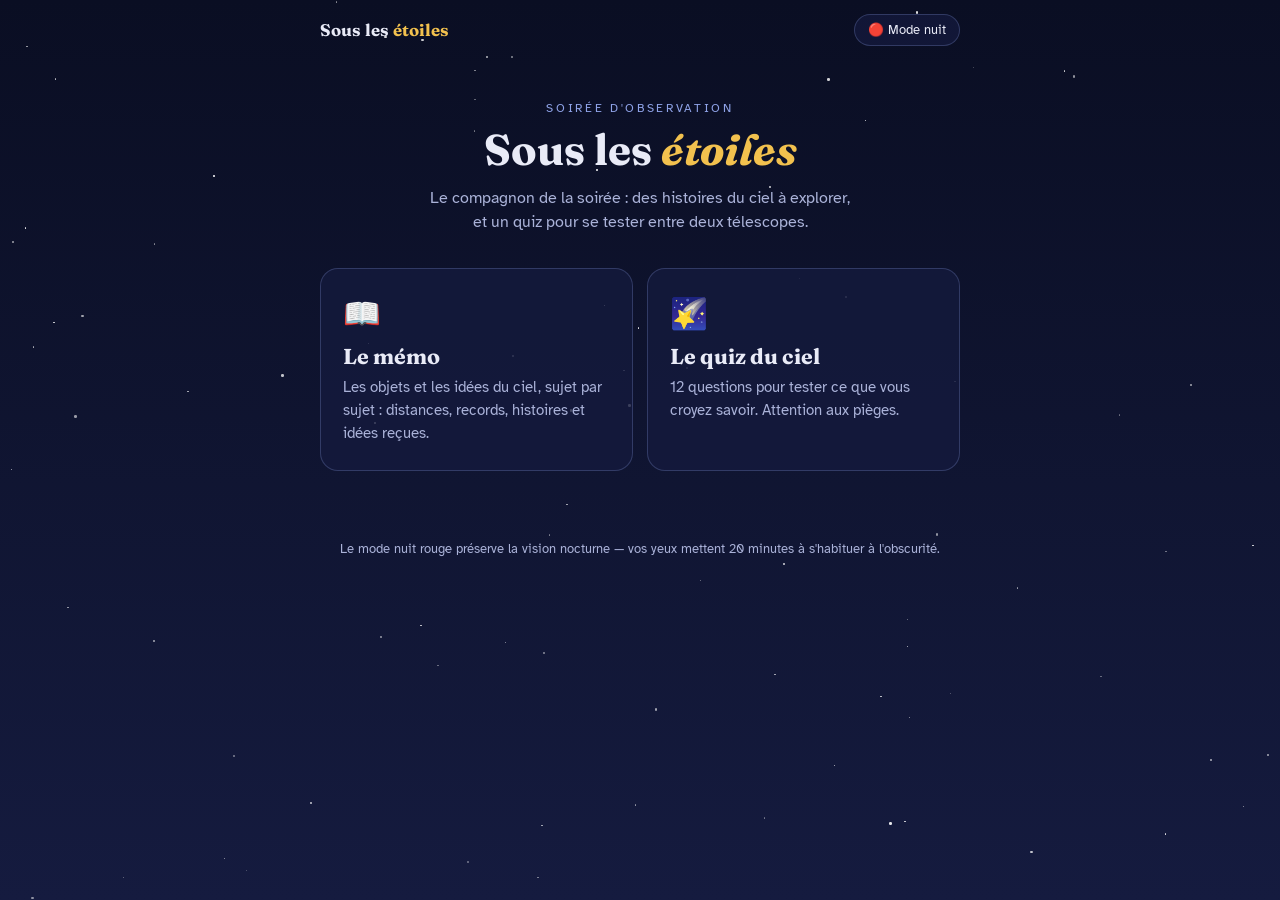
==== index.html @ 9a4755b7 "Rename sous-les-etoiles.html to index.html" ====
<!DOCTYPE html>
<html lang="fr">
<head>
<meta charset="UTF-8">
<meta name="viewport" content="width=device-width, initial-scale=1.0">
<title>Sous les étoiles — Mémo & Quiz</title>
<link rel="preconnect" href="https://fonts.googleapis.com">
<link rel="preconnect" href="https://fonts.gstatic.com" crossorigin>
<link href="https://fonts.googleapis.com/css2?family=Fraunces:ital,opsz,wght@0,9..144,400;0,9..144,600;0,9..144,700;1,9..144,400&family=Atkinson+Hyperlegible:wght@400;700&display=swap" rel="stylesheet">
<style>
  :root {
    --ciel-haut: #0a0e23;
    --ciel-bas: #151b3f;
    --encre: #e9ebf7;
    --encre-douce: #aab2d8;
    --or: #f2c14e;
    --vega: #8fa3e8;
    --juste: #7fc98f;
    --faux: #e07a6b;
    --carte: rgba(21, 27, 63, 0.72);
    --bord: rgba(143, 163, 232, 0.25);
    --etoile-pt: #ffffff;
  }
  body.mode-rouge {
    --ciel-haut: #12040a;
    --ciel-bas: #1c060d;
    --encre: #f0a0a0;
    --encre-douce: #a86868;
    --or: #e06060;
    --vega: #b05050;
    --juste: #d08080;
    --faux: #ff5050;
    --carte: rgba(30, 8, 14, 0.8);
    --bord: rgba(176, 80, 80, 0.35);
    --etoile-pt: #c46060;
  }
  * { margin: 0; padding: 0; box-sizing: border-box; }
  body {
    font-family: 'Atkinson Hyperlegible', sans-serif;
    color: var(--encre);
    background: linear-gradient(180deg, var(--ciel-haut) 0%, var(--ciel-bas) 100%);
    background-attachment: fixed;
    min-height: 100vh;
    transition: background 0.6s, color 0.6s;
    overflow-x: hidden;
  }
  /* ---------- champ d'étoiles ---------- */
  .etoiles { position: fixed; inset: 0; pointer-events: none; z-index: 0; }
  .etoile-pt {
    position: absolute; border-radius: 50%;
    background: var(--etoile-pt);
    animation: scintille var(--d, 4s) ease-in-out infinite;
    opacity: var(--o, 0.7);
  }
  @keyframes scintille {
    0%, 100% { opacity: var(--o, 0.7); }
    50% { opacity: calc(var(--o, 0.7) * 0.3); }
  }
  @media (prefers-reduced-motion: reduce) { .etoile-pt { animation: none; } }

  /* ---------- filtre rouge intégral (façon appli d'astro) ---------- */
  /* Le contenu est d'abord passé en niveaux de gris, puis un calque
     rouge en mode "multiply" recouvre tout l'écran : chaque pixel,
     émojis compris, ne peut plus émettre que de la lumière rouge. */
  #filtreRouge {
    position: fixed; inset: 0; z-index: 999;
    pointer-events: none;
    background: #ff1e1e;
    mix-blend-mode: multiply;
    opacity: 0;
    transition: opacity 0.5s;
  }
  body.mode-rouge #filtreRouge { opacity: 1; }
  body.mode-rouge .barre,
  body.mode-rouge main,
  body.mode-rouge footer,
  body.mode-rouge .etoiles { filter: grayscale(1) brightness(0.9); }

  /* ---------- structure ---------- */
  main { position: relative; z-index: 1; max-width: 680px; margin: 0 auto; padding: 20px 20px 70px; }
  .barre {
    position: relative; z-index: 2;
    display: flex; justify-content: space-between; align-items: center;
    max-width: 680px; margin: 0 auto; padding: 14px 20px 0;
  }
  .marque {
    font-family: 'Fraunces', serif; font-weight: 700; font-size: 1.05rem;
    color: var(--encre); text-decoration: none;
  }
  .marque .or { color: var(--or); }
  .bouton-rouge {
    background: var(--carte); color: var(--encre);
    border: 1px solid var(--bord); border-radius: 999px;
    padding: 7px 13px; font-family: inherit; font-size: 0.8rem;
    cursor: pointer; transition: border-color 0.3s;
  }
  .bouton-rouge:hover, .bouton-rouge:focus-visible { border-color: var(--or); }
  .bouton-rouge:focus-visible, a:focus-visible, button:focus-visible { outline: 2px solid var(--or); outline-offset: 2px; }

  header.hero { text-align: center; padding: 34px 0 26px; }
  .surtitre {
    font-size: 0.76rem; letter-spacing: 0.22em; text-transform: uppercase;
    color: var(--vega); margin-bottom: 10px;
  }
  h1 {
    font-family: 'Fraunces', serif; font-weight: 700;
    font-size: clamp(1.9rem, 7vw, 2.7rem); line-height: 1.12;
  }
  h1 .or { color: var(--or); font-style: italic; }
  .sous-titre { color: var(--encre-douce); margin-top: 12px; font-size: 1rem; line-height: 1.5; }

  /* ---------- cartes génériques ---------- */
  .carte {
    background: var(--carte); border: 1px solid var(--bord);
    border-radius: 18px; padding: 24px 22px;
    backdrop-filter: blur(6px);
    transition: background 0.6s, border-color 0.6s;
  }

  /* ---------- accueil ---------- */
  .portes { display: grid; gap: 14px; margin-top: 8px; }
  @media (min-width: 560px) { .portes { grid-template-columns: 1fr 1fr; } }
  .porte {
    display: block; text-decoration: none; color: var(--encre);
    background: var(--carte); border: 1px solid var(--bord);
    border-radius: 18px; padding: 26px 22px;
    transition: border-color 0.2s, transform 0.15s;
  }
  .porte:hover { border-color: var(--or); transform: translateY(-2px); }
  .porte .icone { font-size: 1.9rem; }
  .porte h2 { font-family: 'Fraunces', serif; font-size: 1.35rem; margin: 10px 0 6px; }
  .porte p { color: var(--encre-douce); font-size: 0.94rem; line-height: 1.5; }

  /* ---------- grille des sujets ---------- */
  .sujets { display: grid; gap: 12px; margin-top: 6px; }
  @media (min-width: 560px) { .sujets { grid-template-columns: 1fr 1fr; } }
  .sujet {
    display: block; text-decoration: none; color: var(--encre);
    background: var(--carte); border: 1px solid var(--bord);
    border-radius: 14px; padding: 18px;
    transition: border-color 0.2s, transform 0.15s;
  }
  .sujet:hover { border-color: var(--vega); transform: translateY(-2px); }
  .sujet .icone { font-size: 1.5rem; }
  .sujet h3 { font-family: 'Fraunces', serif; font-size: 1.12rem; margin: 8px 0 4px; }
  .sujet p { color: var(--encre-douce); font-size: 0.88rem; line-height: 1.45; }

  /* ---------- page sujet ---------- */
  .retour {
    display: inline-block; color: var(--vega); text-decoration: none;
    font-size: 0.9rem; margin-bottom: 16px;
  }
  .retour:hover { color: var(--or); }
  article .icone-titre { font-size: 2.2rem; }
  article h1 { font-size: clamp(1.6rem, 6vw, 2.2rem); margin: 8px 0 6px; }
  article .resume {
    color: var(--encre-douce); font-size: 1.02rem; line-height: 1.55;
    font-style: italic; margin-bottom: 8px;
  }
  article section { margin-top: 26px; }
  article h2 {
    font-family: 'Fraunces', serif; font-weight: 600; font-size: 1.25rem;
    color: var(--or); margin-bottom: 10px;
  }
  article p { line-height: 1.65; margin-bottom: 12px; font-size: 1rem; }
  article ul { margin: 0 0 12px 20px; }
  article li { line-height: 1.6; margin-bottom: 7px; }
  article strong { color: var(--encre); }
  article a {
    color: var(--vega); text-decoration: none;
    border-bottom: 1px dotted var(--vega);
  }
  article a:hover { color: var(--or); border-color: var(--or); }
  .chiffre-cle {
    border-left: 3px solid var(--or); border-radius: 0 12px 12px 0;
    background: rgba(242,193,78,0.07);
    padding: 13px 16px; margin: 14px 0; line-height: 1.55; font-size: 0.98rem;
  }
  .voir-aussi {
    margin-top: 30px; padding-top: 18px; border-top: 1px solid var(--bord);
    font-size: 0.94rem; color: var(--encre-douce);
  }
  .voir-aussi a { margin-right: 4px; }

  /* ---------- quiz ---------- */
  .chip {
    display: inline-block; font-size: 0.72rem; letter-spacing: 0.14em;
    text-transform: uppercase; color: var(--or);
    border: 1px solid var(--bord); border-radius: 999px;
    padding: 5px 12px; margin-bottom: 16px;
  }
  .question {
    font-family: 'Fraunces', serif; font-weight: 600;
    font-size: 1.32rem; line-height: 1.35; margin-bottom: 20px;
  }
  .reponses { display: grid; gap: 10px; }
  .reponse {
    text-align: left; font-family: inherit; font-size: 1rem;
    color: var(--encre); background: transparent;
    border: 1px solid var(--bord); border-radius: 12px;
    padding: 13px 16px; cursor: pointer;
    transition: border-color 0.2s, background 0.2s;
  }
  .reponse:hover:not(:disabled) { border-color: var(--vega); background: rgba(143,163,232,0.08); }
  .reponse:disabled { cursor: default; opacity: 0.55; }
  .reponse.juste { border-color: var(--juste); background: rgba(127,201,143,0.12); opacity: 1; }
  .reponse.faux { border-color: var(--faux); background: rgba(224,122,107,0.12); opacity: 1; }
  .explication {
    margin-top: 18px; padding: 15px 16px;
    border-left: 3px solid var(--or); border-radius: 0 12px 12px 0;
    background: rgba(242,193,78,0.06);
    font-size: 0.97rem; line-height: 1.55;
  }
  .explication .verdict { font-weight: 700; display: block; margin-bottom: 6px; }
  .nav-quiz { margin-top: 20px; display: flex; justify-content: space-between; align-items: center; }
  .progression { font-size: 0.85rem; color: var(--encre-douce); }
  .suivant {
    font-family: inherit; font-size: 1rem; font-weight: 700;
    color: var(--ciel-haut); background: var(--or);
    border: none; border-radius: 999px; padding: 11px 24px;
    cursor: pointer; transition: transform 0.15s; visibility: hidden;
  }
  body.mode-rouge .suivant { color: #12040a; }
  .suivant.visible { visibility: visible; }
  .suivant:hover { transform: translateY(-1px); }
  .final { text-align: center; }
  .final .score {
    font-family: 'Fraunces', serif; font-size: 3rem; font-weight: 700;
    color: var(--or); margin: 8px 0 4px;
  }
  .final p { color: var(--encre-douce); line-height: 1.6; margin-top: 10px; }
  .rejouer {
    margin-top: 20px; font-family: inherit; font-size: 1rem; font-weight: 700;
    color: var(--encre); background: transparent;
    border: 1px solid var(--bord); border-radius: 999px; padding: 11px 24px; cursor: pointer;
  }
  .rejouer:hover { border-color: var(--or); }

  footer {
    position: relative; z-index: 1; text-align: center;
    padding: 0 20px 30px; font-size: 0.8rem; color: var(--encre-douce);
  }
</style>
</head>
<body>
<div id="filtreRouge" aria-hidden="true"></div>
<div class="etoiles" id="etoiles" aria-hidden="true"></div>

<div class="barre">
  <a class="marque" href="#/">Sous les <span class="or">étoiles</span></a>
  <button class="bouton-rouge" id="boutonRouge" aria-pressed="false">🔴 Mode nuit</button>
</div>

<main id="app"></main>

<footer>Le mode nuit rouge préserve la vision nocturne — vos yeux mettent 20 minutes à s'habituer à l'obscurité.</footer>

<script>
/* =====================================================================
   LES SUJETS DU MÉMO
   ---------------------------------------------------------------------
   ➕ POUR AJOUTER UN SUJET : copiez un bloc entre accolades { ... },
   changez le slug (l'identifiant entre guillemets, sans espaces ni
   accents), le titre, l'icône, le résumé et les sections.
   ➕ POUR FAIRE UN LIEN INTERNE vers un autre sujet, écrivez dans le
   texte : <a href="#/memo/slug-du-sujet">texte du lien</a>
   Les sections acceptent du HTML : <strong>, <ul><li>, etc.
   La classe "chiffre-cle" met un paragraphe en évidence (encadré doré).
   ===================================================================== */
const SUJETS = {

  "alcor-mizar": {
    titre: "Alcor & Mizar",
    icone: "👁️",
    resume: "Le plus vieux test de vue de l'humanité, caché dans le manche de la Grande Casserole.",
    sections: [
      `<h2>Le test de vue des anciens</h2>
       <p>Regardez la deuxième étoile du manche de la Grande Ourse : c'est <strong>Mizar</strong>. Juste à côté, une étoile plus faible : <strong>Alcor</strong>. Chez les Arabes du Moyen Âge comme chez les Romains, distinguer les deux à l'œil nu était un test de bonne vue — on l'appelait « le cavalier et son cheval ».</p>`,
      `<h2>La surprise au télescope</h2>
       <p>Pointez un <a href="#/memo/types-telescopes">télescope</a> sur Mizar : elle se dédouble ! Mizar fut la <strong>première étoile double découverte au télescope</strong> (vers 1617). Et ce n'est pas fini : chacune de ces deux étoiles est elle-même double, et Alcor aussi.</p>
       <div class="chiffre-cle">Ce point de lumière est en réalité un système de <strong>6 étoiles</strong> liées par la gravité, à environ 80 années-lumière de nous.</div>`,
      `<h2>À raconter au public</h2>
       <ul>
         <li>Faire faire le test à l'œil nu avant de montrer le télescope — effet garanti quand Mizar se dédouble.</li>
         <li>La lumière qu'on reçoit ce soir est partie il y a ~80 ans : demander aux gens ce qui se passait sur Terre à l'époque.</li>
         <li>La majorité des étoiles de la Galaxie vivent en couple ou en famille — notre Soleil solitaire est plutôt l'exception.</li>
       </ul>`
    ],
    voirAussi: ["types-telescopes", "cycle-vie-etoiles"]
  },

  "iss": {
    titre: "La Station spatiale internationale",
    icone: "🛰️",
    resume: "Le troisième objet le plus brillant du ciel est habité — et il passe peut-être ce soir.",
    sections: [
      `<h2>Une maison en orbite</h2>
       <p>L'ISS est habitée <strong>en permanence depuis novembre 2000</strong> : depuis cette date, il y a toujours eu des humains dans l'espace. Grande comme un terrain de football, elle tourne à environ <strong>400 km</strong> d'altitude — la distance Paris–Lyon, mais à la verticale.</p>
       <div class="chiffre-cle">Vitesse : <strong>28 000 km/h</strong>, soit un tour de la Terre en 90 minutes. Les astronautes voient <strong>16 levers de soleil par jour</strong>.</div>`,
      `<h2>Comment la repérer</h2>
       <ul>
         <li>Un point très brillant qui <strong>glisse lentement</strong> et régulièrement, sans clignoter (ce qui clignote, c'est un avion).</li>
         <li>Visible seulement en début ou fin de nuit : il faut qu'elle soit éclairée par le Soleil pendant que nous sommes dans l'ombre.</li>
         <li>Quand elle entre dans l'ombre de la Terre, elle rougit puis <strong>s'éteint en quelques secondes</strong> — spectaculaire.</li>
         <li>Les passages se prévoient à la minute près (heavens-above.com, appli Spot the Station) : à vérifier avant chaque soirée.</li>
       </ul>`,
      `<h2>Bon à savoir</h2>
       <p>À bord, la gravité n'est pas nulle : elle vaut ~90 % de celle au sol ! Les astronautes flottent parce qu'ils sont en <strong>chute libre permanente</strong> — la station tombe autour de la Terre sans jamais la toucher. C'est aussi ce qui arrive à la Lune.</p>`
    ],
    voirAussi: []
  },

  "m13": {
    titre: "Le grand amas d'Hercule (M13)",
    icone: "✨",
    resume: "Une boule de 300 000 étoiles presque aussi vieilles que l'Univers.",
    sections: [
      `<h2>Une ruche d'étoiles</h2>
       <p>Dans la constellation d'Hercule, ce petit flocon flou au télescope est un <strong>amas globulaire</strong> : environ <strong>300 000 étoiles</strong> serrées dans une sphère de 150 années-lumière, à ~23 000 années-lumière de nous. Au centre, les étoiles sont des centaines de fois plus proches les unes des autres que dans notre voisinage : là-bas, la nuit n'existe presque pas.</p>`,
      `<h2>Des fossiles du ciel</h2>
       <p>Ses étoiles ont environ <strong>12 milliards d'années</strong> — presque l'âge de l'Univers. Ce sont des survivantes de la petite enfance de la Galaxie, qui n'ont jamais explosé car les étoiles peu massives <a href="#/memo/cycle-vie-etoiles">vivent très longtemps</a>. La Voie lactée compte ~150 amas globulaires en orbite autour d'elle, comme des abeilles autour de la ruche.</p>`,
      `<h2>Le message d'Arecibo</h2>
       <p>En 1974, le radiotélescope d'Arecibo a envoyé vers M13 un message décrivant l'humanité : notre ADN, notre système solaire, notre silhouette. Réponse au plus tôt dans… <strong>46 000 ans</strong>. C'était surtout un geste symbolique — et une belle façon de parler des distances.</p>`
    ],
    voirAussi: ["cycle-vie-etoiles", "types-telescopes"]
  },

  "trous-noirs": {
    titre: "Les trous noirs",
    icone: "🕳️",
    resume: "Ni trous, ni aspirateurs cosmiques : des astres si denses que même la lumière n'en sort pas.",
    sections: [
      `<h2>C'est quoi, au juste ?</h2>
       <p>Un trou noir, c'est de la matière tellement comprimée que sa gravité empêche tout de s'échapper, <strong>même la lumière</strong>. La frontière de non-retour s'appelle <strong>l'horizon des événements</strong>. Pour transformer la Terre en trou noir, il faudrait la compresser à la taille… d'une bille de 2 cm.</p>`,
      `<h2>Non, ils n'aspirent pas tout</h2>
       <p>Idée reçue tenace ! Si le Soleil devenait un trou noir de même masse, la Terre <strong>continuerait exactement la même orbite</strong> (il ferait juste très froid et très noir). Un trou noir n'attire pas plus qu'une étoile de même masse — il faut vraiment s'en approcher pour être en danger.</p>`,
      `<h2>D'où viennent-ils ?</h2>
       <p>Les trous noirs « ordinaires » naissent à la <a href="#/memo/cycle-vie-etoiles">mort des étoiles très massives</a>, quand le cœur s'effondre sur lui-même. Mais il existe aussi des <strong>trous noirs supermassifs</strong> au centre des galaxies : le nôtre, Sagittarius A*, pèse 4 millions de Soleils.</p>
       <div class="chiffre-cle">On les a longtemps « vus » indirectement (étoiles qui orbitent autour de rien, gaz surchauffé). Depuis <strong>2019</strong>, on a de vraies images de leur silhouette, et depuis <strong>2015</strong> on les « entend » fusionner grâce aux ondes gravitationnelles.</div>`,
      `<h2>La question qui revient toujours</h2>
       <p>« Que se passe-t-il si on tombe dedans ? » Près d'un petit trou noir, la gravité tire tellement plus fort sur les pieds que sur la tête qu'on serait étiré comme un spaghetti — le terme scientifique est vraiment <strong>« spaghettification »</strong>. Vu de dehors, paradoxe : on verrait la personne ralentir et se figer pour toujours sur l'horizon.</p>`
    ],
    voirAussi: ["cycle-vie-etoiles"]
  },

  "cycle-vie-etoiles": {
    titre: "Le cycle de vie d'une étoile",
    icone: "⭐",
    resume: "De nuage de gaz à naine blanche, étoile à neutrons ou trou noir — et nous au milieu.",
    sections: [
      `<h2>1. La naissance</h2>
       <p>Tout commence par un nuage de gaz et de poussière qui s'effondre sous sa propre gravité. Quand le cœur atteint ~10 millions de degrés, la <strong>fusion de l'hydrogène s'allume</strong> : une étoile est née. La nébuleuse d'Orion, visible l'hiver, est une pouponnière où ça se passe en ce moment.</p>`,
      `<h2>2. La vie adulte : un bras de fer</h2>
       <p>Toute la vie d'une étoile est un équilibre entre la <strong>gravité</strong> qui la comprime et la <strong>pression de la fusion</strong> qui la gonfle. Le Soleil transforme 600 millions de tonnes d'hydrogène en hélium <em>chaque seconde</em>, et il tiendra 10 milliards d'années au total.</p>
       <div class="chiffre-cle">Le paradoxe à retenir : <strong>plus une étoile est massive, plus elle vit court</strong>. Les géantes brûlent tout en quelques millions d'années ; les petites naines rouges vivront des centaines de milliards d'années.</div>`,
      `<h2>3. Fin de vie des étoiles comme le Soleil</h2>
       <p>À court d'hydrogène, l'étoile gonfle en <strong>géante rouge</strong> (le Soleil avalera Mercure et Vénus), souffle ses couches externes en une <strong>nébuleuse planétaire</strong> (M57, l'anneau de la Lyre, en est une superbe au télescope), et son cœur devient une <strong>naine blanche</strong> : une étoile morte de la taille de la Terre.</p>`,
      `<h2>4. Fin de vie des étoiles massives</h2>
       <p>Les plus massives finissent en <strong>supernova</strong> : pendant quelques semaines, une seule étoile brille comme une galaxie entière. Le cœur devient une <strong>étoile à neutrons</strong> (une cuillère à café pèserait un milliard de tonnes) ou, pour les plus massives, un <a href="#/memo/trous-noirs">trou noir</a>.</p>`,
      `<h2>5. Et nous dans tout ça</h2>
       <p>Le Big Bang n'a fabriqué que de l'hydrogène et de l'hélium. Le carbone, l'oxygène, le calcium, le fer de notre corps ont été <strong>forgés au cœur d'étoiles</strong> puis dispersés par leurs explosions, avant de former le Soleil, la Terre… et nous. <strong>Nous sommes littéralement des poussières d'étoiles.</strong></p>`
    ],
    voirAussi: ["trous-noirs", "m13", "alcor-mizar"]
  },

  "types-telescopes": {
    titre: "Les types de télescopes",
    icone: "🔭",
    resume: "Lentilles ou miroirs ? Ce qui compte, ce n'est pas le grossissement : c'est le diamètre.",
    sections: [
      `<h2>Deux grandes familles</h2>
       <ul>
         <li><strong>La lunette (réfracteur)</strong> : des lentilles, comme celle de Galilée en 1609. Images très contrastées, idéale pour la Lune et les planètes, mais chère au-delà de 10 cm de diamètre.</li>
         <li><strong>Le télescope (réflecteur)</strong> : un miroir au fond du tube, inventé par Newton en 1668. C'est la formule de tous les grands instruments — beaucoup de diamètre pour beaucoup moins cher.</li>
       </ul>
       <p>Le fameux <strong>Dobson</strong>, star des soirées publiques, est un télescope de Newton posé sur une monture ultra-simple : tout le budget passe dans le miroir.</p>`,
      `<h2>Ce qui compte vraiment : le diamètre</h2>
       <p>Un télescope est avant tout un <strong>entonnoir à lumière</strong>. Plus le miroir est grand, plus on capte de lumière et de détails. Le grossissement, lui, se change simplement avec l'oculaire — et trop grossir ne donne qu'une image sombre et floue.</p>
       <div class="chiffre-cle">Un miroir de 200 mm collecte environ <strong>800 fois plus de lumière que l'œil</strong> : c'est ce qui rend visibles les nébuleuses et les <a href="#/memo/m13">amas d'étoiles</a>.</div>`,
      `<h2>Pourquoi l'image est à l'envers ?</h2>
       <p>Question favorite du public ! Optiquement, l'image est renversée, et on ne la redresse pas exprès : chaque lentille ajoutée mange de la lumière, et dans l'espace… il n'y a ni haut ni bas.</p>`,
      `<h2>Et les télescopes géants</h2>
       <p>Les observatoires professionnels utilisent des miroirs de 8 à 40 mètres, souvent en segments, installés en altitude pour fuir la turbulence de l'air. Et le télescope spatial James-Webb observe depuis l'espace, avec son miroir doré de 6,5 m, à 1,5 million de km de la Terre.</p>`
    ],
    voirAussi: ["alcor-mizar", "m13"]
  }
};

/* =====================================================================
   LES QUESTIONS DU QUIZ
   ---------------------------------------------------------------------
   ➕ POUR AJOUTER UNE QUESTION : copiez un bloc { ... },
   - cat : la catégorie affichée au-dessus de la question
   - q : la question
   - r : les propositions (2 à 4) — pensez à en glisser une décalée !
   - bonne : la position de la bonne réponse (0 = première, 1 = deuxième…)
   - e : l'explication affichée après la réponse
   ===================================================================== */
const QUESTIONS = [
  {
    cat: "Lumière", q: "Combien de temps met la lumière du Soleil pour arriver jusqu'à nous ?",
    r: ["Aucun, c'est instantané", "8 minutes", "8 heures", "Le temps de cuire une pizza"],
    bonne: 1,
    e: "8 minutes et 20 secondes (une pizza, c'est 12 minutes : la lumière gagne). Vous voyez donc le Soleil tel qu'il était il y a 8 minutes — regarder loin, c'est regarder dans le passé."
  },
  {
    cat: "Étoiles filantes", q: "Une étoile filante, c'est…",
    r: ["Une étoile qui tombe", "Une étoile qui a raté une marche", "Un grain de poussière qui brûle", "Un satellite pressé"],
    bonne: 2,
    e: "Un simple grain de poussière, souvent plus petit qu'un petit pois, qui entre dans l'atmosphère à ~60 km/s et se consume. Les grandes « pluies » ? La Terre traverse le sillage poussiéreux d'une comète."
  },
  {
    cat: "Saturne", q: "Les anneaux de Saturne font 280 000 km de large. Et en épaisseur ?",
    r: ["Quelques dizaines de mètres", "Quelques milliers de kilomètres", "C'est un disque plein", "C'est un autocollant sur le télescope"],
    bonne: 0,
    e: "Quelques dizaines de mètres par endroits : proportionnellement plus fins qu'une feuille de papier. Des milliards de blocs de glace en orbite, du grain de sable à la maison. Et non, ce n'est pas un autocollant — on nous pose vraiment la question."
  },
  {
    cat: "La Lune", q: "Combien d'humains ont marché sur la Lune ?",
    r: ["2", "12", "27", "Aucun, c'était un plateau de cinéma"],
    bonne: 1,
    e: "Douze, entre 1969 et 1972. Et pour les amateurs de plateau de cinéma : les réflecteurs laser déposés là-haut permettent encore aujourd'hui de mesurer la distance Terre-Lune au centimètre près."
  },
  {
    cat: "Planètes", q: "La très brillante « étoile du Berger », c'est en fait…",
    r: ["La planète Vénus", "Sirius", "L'étoile d'un berger nommé Gérard", "L'étoile polaire"],
    bonne: 0,
    e: "C'est Vénus, qui ne produit aucune lumière : elle réfléchit celle du Soleil. Si brillante qu'on la signale régulièrement comme OVNI. Sous ses jolis nuages : 460 °C et des pluies d'acide."
  },
  {
    cat: "Trous noirs", q: "Si le Soleil devenait un trou noir de même masse, la Terre serait…",
    r: ["Aspirée immédiatement", "Éjectée du système solaire", "Tranquille sur la même orbite", "Transformée en spaghetti"],
    bonne: 2,
    e: "Elle continuerait exactement la même orbite ! Un trou noir n'attire pas plus qu'une étoile de même masse — ce n'est pas un aspirateur. Le spaghetti, c'est réservé à ceux qui s'approchent vraiment trop près."
  },
  {
    cat: "Étoiles", q: "Une étoile bleue est…",
    r: ["Plus froide qu'une rouge", "Plus chaude qu'une rouge", "Triste", "Toujours plus petite"],
    bonne: 1,
    e: "Comme un métal qu'on chauffe : rouge d'abord, puis blanc, puis bleu. Une étoile bleue dépasse les 10 000 °C en surface, une rouge plafonne vers 3 000 °C. Le bleu, ici, c'est la fournaise."
  },
  {
    cat: "ISS", q: "À quelle vitesse file la Station spatiale internationale ?",
    r: ["130 km/h, elle respecte les limitations", "900 km/h, comme un avion", "28 000 km/h", "À la vitesse de la lumière"],
    bonne: 2,
    e: "28 000 km/h : un tour de la Terre en 90 minutes, 16 levers de soleil par jour pour les astronautes. Aucun radar ne l'a jamais flashée."
  },
  {
    cat: "Nous", q: "Le fer de votre sang a été fabriqué…",
    r: ["Au cœur d'étoiles disparues", "Dans le noyau de la Terre", "Pendant le Big Bang", "Dans une usine en Lorraine"],
    bonne: 0,
    e: "Le Big Bang n'a produit que de l'hydrogène et de l'hélium. Tout le reste — carbone, oxygène, calcium, fer — a été forgé dans des étoiles puis dispersé par leurs explosions. Nous sommes littéralement des poussières d'étoiles (désolé pour la Lorraine)."
  },
  {
    cat: "Repères", q: "L'étoile polaire est…",
    r: ["La plus brillante du ciel", "Environ la 50e plus brillante", "Invisible à l'œil nu", "Une ampoule très haute"],
    bonne: 1,
    e: "Idée reçue ! Elle n'est qu'environ 50e. Son vrai talent : l'axe de la Terre pointe vers elle, donc elle indique le nord et ne bouge presque pas de la nuit. La plus brillante, c'est Sirius."
  },
  {
    cat: "Voie lactée", q: "La grande bande laiteuse qui traverse le ciel par nuit noire, c'est…",
    r: ["Des nuages d'altitude", "Notre galaxie vue de l'intérieur", "Du lait renversé par une déesse", "La trace d'un avion géant"],
    bonne: 1,
    e: "Notre propre galaxie vue par la tranche : la lumière cumulée de milliards d'étoiles trop faibles pour être vues une à une. Cela dit, le lait renversé n'est pas si faux : le mythe grec raconte que c'est le lait de la déesse Héra — d'où le mot « galaxie », du grec gala, le lait."
  },
  {
    cat: "Étoiles", q: "Plus une étoile est massive…",
    r: ["Plus elle vit longtemps", "Plus elle vit court", "Plus elle est paresseuse", "Sa masse ne change rien"],
    bonne: 1,
    e: "Les étoiles massives dévorent leur carburant à toute vitesse : quelques millions d'années à peine avant d'exploser en supernova. Les petites naines rouges, économes, vivront des centaines de milliards d'années. Vivre vite ou vivre longtemps, il faut choisir."
  }
];

/* ============================ MOTEUR ============================ */
/* La navigation est gérée en JavaScript : les liens internes
   (href="#/...") sont interceptés, donc tout fonctionne aussi bien
   hébergé sur GitHub Pages qu'ouvert dans un environnement qui bloque
   la navigation par liens (aperçu d'application, iframe...). */
const app = document.getElementById("app");
let quizEtat = { index: 0, score: 0, repondu: false };
let routeActuelle = "";

function afficher(route) {
  routeActuelle = route;
  window.scrollTo(0, 0);
  if (route === "") return pageAccueil();
  if (route === "memo") return pageMemo();
  if (route.startsWith("memo/")) {
    const slug = route.slice(5);
    if (SUJETS[slug]) return pageSujet(slug);
    return pageMemo();
  }
  if (route === "quiz") { quizEtat = { index: 0, score: 0, repondu: false }; return pageQuiz(); }
  pageAccueil();
}

function naviguer(route) {
  try {
    if (location.hash.replace(/^#\/?/, "") !== route) {
      history.pushState(null, "", "#/" + route);
    }
  } catch (e) { /* environnement qui bloque l'historique : on ignore */ }
  afficher(route);
}

/* Intercepte les clics sur tous les liens internes href="#/..." */
document.addEventListener("click", (e) => {
  const a = e.target.closest('a[href^="#/"]');
  if (!a) return;
  e.preventDefault();
  naviguer(a.getAttribute("href").replace(/^#\/?/, ""));
});

function pageAccueil() {
  app.innerHTML = `
    <header class="hero">
      <div class="surtitre">Soirée d'observation</div>
      <h1>Sous les <span class="or">étoiles</span></h1>
      <p class="sous-titre">Le compagnon de la soirée : des histoires du ciel à explorer,<br>et un quiz pour se tester entre deux télescopes.</p>
    </header>
    <div class="portes">
      <a class="porte" href="#/memo">
        <div class="icone">📖</div>
        <h2>Le mémo</h2>
        <p>Les objets et les idées du ciel, sujet par sujet : distances, records, histoires et idées reçues.</p>
      </a>
      <a class="porte" href="#/quiz">
        <div class="icone">🌠</div>
        <h2>Le quiz du ciel</h2>
        <p>${QUESTIONS.length} questions pour tester ce que vous croyez savoir. Attention aux pièges.</p>
      </a>
    </div>`;
}

function pageMemo() {
  const cartes = Object.entries(SUJETS).map(([slug, s]) => `
    <a class="sujet" href="#/memo/${slug}">
      <div class="icone">${s.icone}</div>
      <h3>${s.titre}</h3>
      <p>${s.resume}</p>
    </a>`).join("");
  app.innerHTML = `
    <header class="hero">
      <div class="surtitre">Le mémo</div>
      <h1>Choisissez un <span class="or">sujet</span></h1>
    </header>
    <div class="sujets">${cartes}</div>`;
}

function pageSujet(slug) {
  const s = SUJETS[slug];
  const voirAussi = (s.voirAussi || []).filter(v => SUJETS[v]);
  const liens = voirAussi.length
    ? `<div class="voir-aussi">Voir aussi : ${voirAussi.map(v =>
        `<a href="#/memo/${v}">${SUJETS[v].icone} ${SUJETS[v].titre}</a>`).join(" · ")}</div>`
    : "";
  app.innerHTML = `
    <a class="retour" href="#/memo">← Tous les sujets</a>
    <article class="carte">
      <div class="icone-titre">${s.icone}</div>
      <h1>${s.titre}</h1>
      <p class="resume">${s.resume}</p>
      ${s.sections.map(sec => `<section>${sec}</section>`).join("")}
      ${liens}
    </article>`;
}

function pageQuiz() {
  if (quizEtat.index >= QUESTIONS.length) return pageQuizFinal();
  const q = QUESTIONS[quizEtat.index];
  app.innerHTML = `
    <a class="retour" href="#/">← Accueil</a>
    <div class="carte">
      <span class="chip">${q.cat}</span>
      <div class="question">${q.q}</div>
      <div class="reponses" id="reponses"></div>
      <div id="zoneExplication"></div>
      <div class="nav-quiz">
        <span class="progression">Question ${quizEtat.index + 1} / ${QUESTIONS.length}</span>
        <button class="suivant" id="suivant">${quizEtat.index === QUESTIONS.length - 1 ? "Voir mon résultat →" : "Suivant →"}</button>
      </div>
    </div>`;
  const zone = document.getElementById("reponses");
  q.r.forEach((texte, i) => {
    const b = document.createElement("button");
    b.className = "reponse";
    b.textContent = texte;
    b.addEventListener("click", () => repondre(i, b, q));
    zone.appendChild(b);
  });
  document.getElementById("suivant").addEventListener("click", () => {
    quizEtat.index++;
    quizEtat.repondu = false;
    pageQuiz();
  });
}

function repondre(i, bouton, q) {
  if (quizEtat.repondu) return;
  quizEtat.repondu = true;
  document.querySelectorAll(".reponse").forEach((b, j) => {
    b.disabled = true;
    if (j === q.bonne) b.classList.add("juste");
  });
  const juste = i === q.bonne;
  if (juste) quizEtat.score++;
  else bouton.classList.add("faux");
  document.getElementById("zoneExplication").innerHTML = `
    <div class="explication" aria-live="polite">
      <span class="verdict">${juste ? "✦ Exact !" : "✦ Pas tout à fait…"}</span>${q.e}
    </div>`;
  document.getElementById("suivant").classList.add("visible");
}

function pageQuizFinal() {
  const ratio = quizEtat.score / QUESTIONS.length;
  let c;
  if (ratio === 1) c = "Sans faute ! Il ne vous reste plus qu'à passer de l'autre côté du télescope.";
  else if (ratio >= 0.7) c = "Très beau score — le ciel n'a presque plus de secrets pour vous. Presque.";
  else if (ratio >= 0.4) c = "Pas mal du tout. Le ciel est plein de pièges, c'est bien pour ça qu'il est intéressant.";
  else c = "Le ciel est plein de surprises, n'est-ce pas ? Bonne nouvelle : les vraies réponses sont juste au-dessus de vos têtes.";
  app.innerHTML = `
    <div class="carte final">
      <div class="surtitre">Résultat</div>
      <div class="score">${quizEtat.score} / ${QUESTIONS.length}</div>
      <p>${c}</p>
      <button class="rejouer" id="rejouer">Rejouer</button>
      <p style="margin-top:16px"><a class="retour" href="#/memo" style="margin:0">Explorer le mémo →</a></p>
    </div>`;
  document.getElementById("rejouer").addEventListener("click", () => {
    quizEtat = { index: 0, score: 0, repondu: false };
    pageQuiz();
  });
}

/* ---------- mode nuit rouge ---------- */
const btnRouge = document.getElementById("boutonRouge");
btnRouge.addEventListener("click", () => {
  const actif = document.body.classList.toggle("mode-rouge");
  btnRouge.setAttribute("aria-pressed", String(actif));
  btnRouge.textContent = actif ? "⭐ Mode normal" : "🔴 Mode nuit";
});

/* ---------- champ d'étoiles ---------- */
(function () {
  const conteneur = document.getElementById("etoiles");
  for (let i = 0; i < 90; i++) {
    const e = document.createElement("div");
    e.className = "etoile-pt";
    const taille = Math.random() < 0.85 ? 1.5 : 2.5;
    e.style.width = e.style.height = taille + "px";
    e.style.left = Math.random() * 100 + "%";
    e.style.top = Math.random() * 100 + "%";
    e.style.setProperty("--d", (3 + Math.random() * 5).toFixed(1) + "s");
    e.style.setProperty("--o", (0.3 + Math.random() * 0.6).toFixed(2));
    e.style.animationDelay = (Math.random() * 5).toFixed(1) + "s";
    conteneur.appendChild(e);
  }
})();

/* Boutons précédent/suivant du navigateur (sur GitHub Pages) */
function routeDepuisUrl() { return location.hash.replace(/^#\/?/, ""); }
window.addEventListener("hashchange", () => afficher(routeDepuisUrl()));
window.addEventListener("popstate", () => afficher(routeDepuisUrl()));

afficher(routeDepuisUrl());
</script>
</body>
</html>
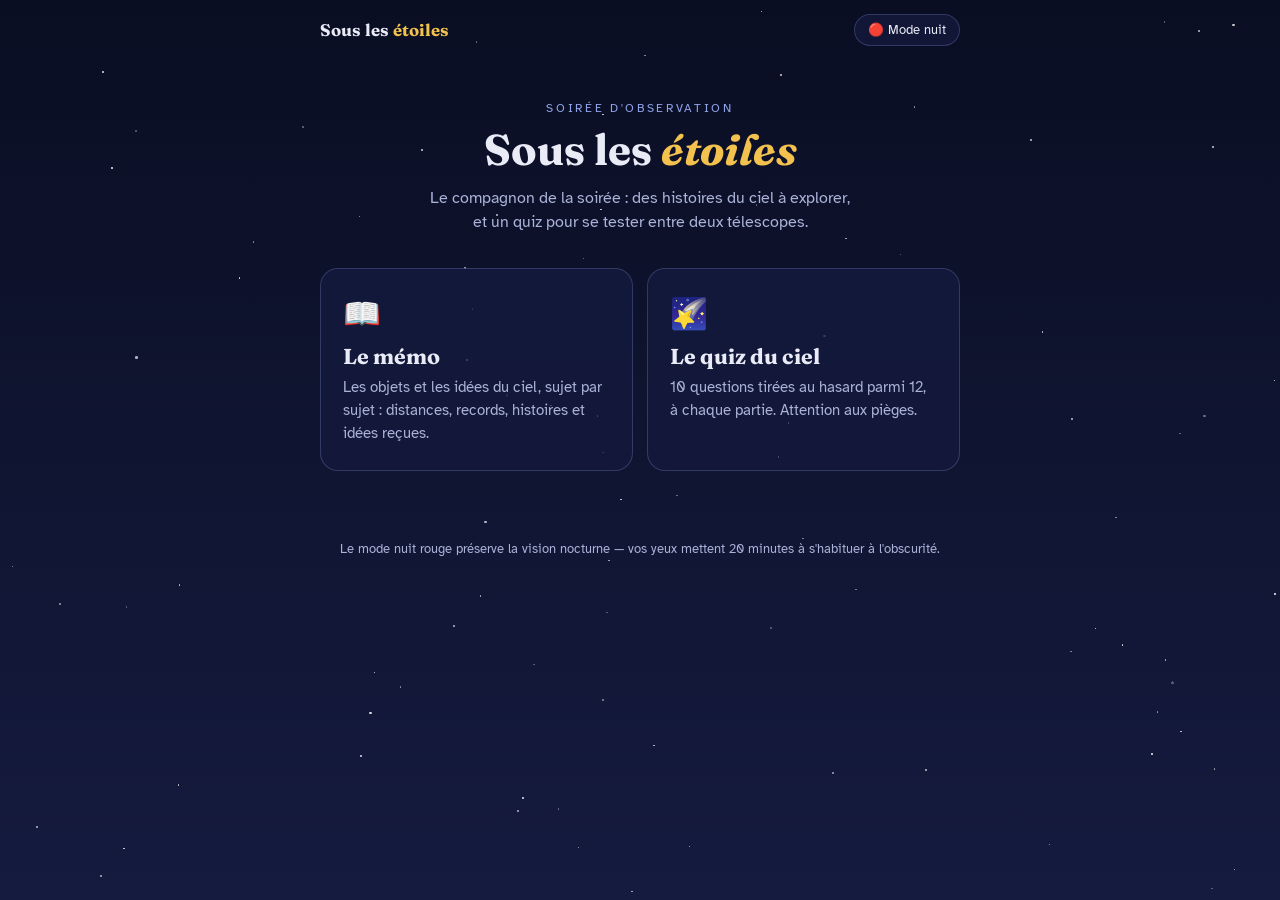
==== commit 17b70083: "Add files via upload" ====
--- a/index.html
+++ b/index.html
@@ -7,242 +7,10 @@
 <link rel="preconnect" href="https://fonts.googleapis.com">
 <link rel="preconnect" href="https://fonts.gstatic.com" crossorigin>
 <link href="https://fonts.googleapis.com/css2?family=Fraunces:ital,opsz,wght@0,9..144,400;0,9..144,600;0,9..144,700;1,9..144,400&family=Atkinson+Hyperlegible:wght@400;700&display=swap" rel="stylesheet">
-<style>
-  :root {
-    --ciel-haut: #0a0e23;
-    --ciel-bas: #151b3f;
-    --encre: #e9ebf7;
-    --encre-douce: #aab2d8;
-    --or: #f2c14e;
-    --vega: #8fa3e8;
-    --juste: #7fc98f;
-    --faux: #e07a6b;
-    --carte: rgba(21, 27, 63, 0.72);
-    --bord: rgba(143, 163, 232, 0.25);
-    --etoile-pt: #ffffff;
-  }
-  body.mode-rouge {
-    --ciel-haut: #12040a;
-    --ciel-bas: #1c060d;
-    --encre: #f0a0a0;
-    --encre-douce: #a86868;
-    --or: #e06060;
-    --vega: #b05050;
-    --juste: #d08080;
-    --faux: #ff5050;
-    --carte: rgba(30, 8, 14, 0.8);
-    --bord: rgba(176, 80, 80, 0.35);
-    --etoile-pt: #c46060;
-  }
-  * { margin: 0; padding: 0; box-sizing: border-box; }
-  body {
-    font-family: 'Atkinson Hyperlegible', sans-serif;
-    color: var(--encre);
-    background: linear-gradient(180deg, var(--ciel-haut) 0%, var(--ciel-bas) 100%);
-    background-attachment: fixed;
-    min-height: 100vh;
-    transition: background 0.6s, color 0.6s;
-    overflow-x: hidden;
-  }
-  /* ---------- champ d'étoiles ---------- */
-  .etoiles { position: fixed; inset: 0; pointer-events: none; z-index: 0; }
-  .etoile-pt {
-    position: absolute; border-radius: 50%;
-    background: var(--etoile-pt);
-    animation: scintille var(--d, 4s) ease-in-out infinite;
-    opacity: var(--o, 0.7);
-  }
-  @keyframes scintille {
-    0%, 100% { opacity: var(--o, 0.7); }
-    50% { opacity: calc(var(--o, 0.7) * 0.3); }
-  }
-  @media (prefers-reduced-motion: reduce) { .etoile-pt { animation: none; } }
-
-  /* ---------- filtre rouge intégral (façon appli d'astro) ---------- */
-  /* Le contenu est d'abord passé en niveaux de gris, puis un calque
-     rouge en mode "multiply" recouvre tout l'écran : chaque pixel,
-     émojis compris, ne peut plus émettre que de la lumière rouge. */
-  #filtreRouge {
-    position: fixed; inset: 0; z-index: 999;
-    pointer-events: none;
-    background: #ff1e1e;
-    mix-blend-mode: multiply;
-    opacity: 0;
-    transition: opacity 0.5s;
-  }
-  body.mode-rouge #filtreRouge { opacity: 1; }
-  body.mode-rouge .barre,
-  body.mode-rouge main,
-  body.mode-rouge footer,
-  body.mode-rouge .etoiles { filter: grayscale(1) brightness(0.9); }
-
-  /* ---------- structure ---------- */
-  main { position: relative; z-index: 1; max-width: 680px; margin: 0 auto; padding: 20px 20px 70px; }
-  .barre {
-    position: relative; z-index: 2;
-    display: flex; justify-content: space-between; align-items: center;
-    max-width: 680px; margin: 0 auto; padding: 14px 20px 0;
-  }
-  .marque {
-    font-family: 'Fraunces', serif; font-weight: 700; font-size: 1.05rem;
-    color: var(--encre); text-decoration: none;
-  }
-  .marque .or { color: var(--or); }
-  .bouton-rouge {
-    background: var(--carte); color: var(--encre);
-    border: 1px solid var(--bord); border-radius: 999px;
-    padding: 7px 13px; font-family: inherit; font-size: 0.8rem;
-    cursor: pointer; transition: border-color 0.3s;
-  }
-  .bouton-rouge:hover, .bouton-rouge:focus-visible { border-color: var(--or); }
-  .bouton-rouge:focus-visible, a:focus-visible, button:focus-visible { outline: 2px solid var(--or); outline-offset: 2px; }
-
-  header.hero { text-align: center; padding: 34px 0 26px; }
-  .surtitre {
-    font-size: 0.76rem; letter-spacing: 0.22em; text-transform: uppercase;
-    color: var(--vega); margin-bottom: 10px;
-  }
-  h1 {
-    font-family: 'Fraunces', serif; font-weight: 700;
-    font-size: clamp(1.9rem, 7vw, 2.7rem); line-height: 1.12;
-  }
-  h1 .or { color: var(--or); font-style: italic; }
-  .sous-titre { color: var(--encre-douce); margin-top: 12px; font-size: 1rem; line-height: 1.5; }
-
-  /* ---------- cartes génériques ---------- */
-  .carte {
-    background: var(--carte); border: 1px solid var(--bord);
-    border-radius: 18px; padding: 24px 22px;
-    backdrop-filter: blur(6px);
-    transition: background 0.6s, border-color 0.6s;
-  }
-
-  /* ---------- accueil ---------- */
-  .portes { display: grid; gap: 14px; margin-top: 8px; }
-  @media (min-width: 560px) { .portes { grid-template-columns: 1fr 1fr; } }
-  .porte {
-    display: block; text-decoration: none; color: var(--encre);
-    background: var(--carte); border: 1px solid var(--bord);
-    border-radius: 18px; padding: 26px 22px;
-    transition: border-color 0.2s, transform 0.15s;
-  }
-  .porte:hover { border-color: var(--or); transform: translateY(-2px); }
-  .porte .icone { font-size: 1.9rem; }
-  .porte h2 { font-family: 'Fraunces', serif; font-size: 1.35rem; margin: 10px 0 6px; }
-  .porte p { color: var(--encre-douce); font-size: 0.94rem; line-height: 1.5; }
-
-  /* ---------- grille des sujets ---------- */
-  .sujets { display: grid; gap: 12px; margin-top: 6px; }
-  @media (min-width: 560px) { .sujets { grid-template-columns: 1fr 1fr; } }
-  .sujet {
-    display: block; text-decoration: none; color: var(--encre);
-    background: var(--carte); border: 1px solid var(--bord);
-    border-radius: 14px; padding: 18px;
-    transition: border-color 0.2s, transform 0.15s;
-  }
-  .sujet:hover { border-color: var(--vega); transform: translateY(-2px); }
-  .sujet .icone { font-size: 1.5rem; }
-  .sujet h3 { font-family: 'Fraunces', serif; font-size: 1.12rem; margin: 8px 0 4px; }
-  .sujet p { color: var(--encre-douce); font-size: 0.88rem; line-height: 1.45; }
-
-  /* ---------- page sujet ---------- */
-  .retour {
-    display: inline-block; color: var(--vega); text-decoration: none;
-    font-size: 0.9rem; margin-bottom: 16px;
-  }
-  .retour:hover { color: var(--or); }
-  article .icone-titre { font-size: 2.2rem; }
-  article h1 { font-size: clamp(1.6rem, 6vw, 2.2rem); margin: 8px 0 6px; }
-  article .resume {
-    color: var(--encre-douce); font-size: 1.02rem; line-height: 1.55;
-    font-style: italic; margin-bottom: 8px;
-  }
-  article section { margin-top: 26px; }
-  article h2 {
-    font-family: 'Fraunces', serif; font-weight: 600; font-size: 1.25rem;
-    color: var(--or); margin-bottom: 10px;
-  }
-  article p { line-height: 1.65; margin-bottom: 12px; font-size: 1rem; }
-  article ul { margin: 0 0 12px 20px; }
-  article li { line-height: 1.6; margin-bottom: 7px; }
-  article strong { color: var(--encre); }
-  article a {
-    color: var(--vega); text-decoration: none;
-    border-bottom: 1px dotted var(--vega);
-  }
-  article a:hover { color: var(--or); border-color: var(--or); }
-  .chiffre-cle {
-    border-left: 3px solid var(--or); border-radius: 0 12px 12px 0;
-    background: rgba(242,193,78,0.07);
-    padding: 13px 16px; margin: 14px 0; line-height: 1.55; font-size: 0.98rem;
-  }
-  .voir-aussi {
-    margin-top: 30px; padding-top: 18px; border-top: 1px solid var(--bord);
-    font-size: 0.94rem; color: var(--encre-douce);
-  }
-  .voir-aussi a { margin-right: 4px; }
-
-  /* ---------- quiz ---------- */
-  .chip {
-    display: inline-block; font-size: 0.72rem; letter-spacing: 0.14em;
-    text-transform: uppercase; color: var(--or);
-    border: 1px solid var(--bord); border-radius: 999px;
-    padding: 5px 12px; margin-bottom: 16px;
-  }
-  .question {
-    font-family: 'Fraunces', serif; font-weight: 600;
-    font-size: 1.32rem; line-height: 1.35; margin-bottom: 20px;
-  }
-  .reponses { display: grid; gap: 10px; }
-  .reponse {
-    text-align: left; font-family: inherit; font-size: 1rem;
-    color: var(--encre); background: transparent;
-    border: 1px solid var(--bord); border-radius: 12px;
-    padding: 13px 16px; cursor: pointer;
-    transition: border-color 0.2s, background 0.2s;
-  }
-  .reponse:hover:not(:disabled) { border-color: var(--vega); background: rgba(143,163,232,0.08); }
-  .reponse:disabled { cursor: default; opacity: 0.55; }
-  .reponse.juste { border-color: var(--juste); background: rgba(127,201,143,0.12); opacity: 1; }
-  .reponse.faux { border-color: var(--faux); background: rgba(224,122,107,0.12); opacity: 1; }
-  .explication {
-    margin-top: 18px; padding: 15px 16px;
-    border-left: 3px solid var(--or); border-radius: 0 12px 12px 0;
-    background: rgba(242,193,78,0.06);
-    font-size: 0.97rem; line-height: 1.55;
-  }
-  .explication .verdict { font-weight: 700; display: block; margin-bottom: 6px; }
-  .nav-quiz { margin-top: 20px; display: flex; justify-content: space-between; align-items: center; }
-  .progression { font-size: 0.85rem; color: var(--encre-douce); }
-  .suivant {
-    font-family: inherit; font-size: 1rem; font-weight: 700;
-    color: var(--ciel-haut); background: var(--or);
-    border: none; border-radius: 999px; padding: 11px 24px;
-    cursor: pointer; transition: transform 0.15s; visibility: hidden;
-  }
-  body.mode-rouge .suivant { color: #12040a; }
-  .suivant.visible { visibility: visible; }
-  .suivant:hover { transform: translateY(-1px); }
-  .final { text-align: center; }
-  .final .score {
-    font-family: 'Fraunces', serif; font-size: 3rem; font-weight: 700;
-    color: var(--or); margin: 8px 0 4px;
-  }
-  .final p { color: var(--encre-douce); line-height: 1.6; margin-top: 10px; }
-  .rejouer {
-    margin-top: 20px; font-family: inherit; font-size: 1rem; font-weight: 700;
-    color: var(--encre); background: transparent;
-    border: 1px solid var(--bord); border-radius: 999px; padding: 11px 24px; cursor: pointer;
-  }
-  .rejouer:hover { border-color: var(--or); }
-
-  footer {
-    position: relative; z-index: 1; text-align: center;
-    padding: 0 20px 30px; font-size: 0.8rem; color: var(--encre-douce);
-  }
-</style>
+<link rel="stylesheet" href="style.css">
 </head>
 <body>
+
 <div id="filtreRouge" aria-hidden="true"></div>
 <div class="etoiles" id="etoiles" aria-hidden="true"></div>
 
@@ -255,415 +23,11 @@
 
 <footer>Le mode nuit rouge préserve la vision nocturne — vos yeux mettent 20 minutes à s'habituer à l'obscurité.</footer>
 
-<script>
-/* =====================================================================
-   LES SUJETS DU MÉMO
-   ---------------------------------------------------------------------
-   ➕ POUR AJOUTER UN SUJET : copiez un bloc entre accolades { ... },
-   changez le slug (l'identifiant entre guillemets, sans espaces ni
-   accents), le titre, l'icône, le résumé et les sections.
-   ➕ POUR FAIRE UN LIEN INTERNE vers un autre sujet, écrivez dans le
-   texte : <a href="#/memo/slug-du-sujet">texte du lien</a>
-   Les sections acceptent du HTML : <strong>, <ul><li>, etc.
-   La classe "chiffre-cle" met un paragraphe en évidence (encadré doré).
-   ===================================================================== */
-const SUJETS = {
-
-  "alcor-mizar": {
-    titre: "Alcor & Mizar",
-    icone: "👁️",
-    resume: "Le plus vieux test de vue de l'humanité, caché dans le manche de la Grande Casserole.",
-    sections: [
-      `<h2>Le test de vue des anciens</h2>
-       <p>Regardez la deuxième étoile du manche de la Grande Ourse : c'est <strong>Mizar</strong>. Juste à côté, une étoile plus faible : <strong>Alcor</strong>. Chez les Arabes du Moyen Âge comme chez les Romains, distinguer les deux à l'œil nu était un test de bonne vue — on l'appelait « le cavalier et son cheval ».</p>`,
-      `<h2>La surprise au télescope</h2>
-       <p>Pointez un <a href="#/memo/types-telescopes">télescope</a> sur Mizar : elle se dédouble ! Mizar fut la <strong>première étoile double découverte au télescope</strong> (vers 1617). Et ce n'est pas fini : chacune de ces deux étoiles est elle-même double, et Alcor aussi.</p>
-       <div class="chiffre-cle">Ce point de lumière est en réalité un système de <strong>6 étoiles</strong> liées par la gravité, à environ 80 années-lumière de nous.</div>`,
-      `<h2>À raconter au public</h2>
-       <ul>
-         <li>Faire faire le test à l'œil nu avant de montrer le télescope — effet garanti quand Mizar se dédouble.</li>
-         <li>La lumière qu'on reçoit ce soir est partie il y a ~80 ans : demander aux gens ce qui se passait sur Terre à l'époque.</li>
-         <li>La majorité des étoiles de la Galaxie vivent en couple ou en famille — notre Soleil solitaire est plutôt l'exception.</li>
-       </ul>`
-    ],
-    voirAussi: ["types-telescopes", "cycle-vie-etoiles"]
-  },
-
-  "iss": {
-    titre: "La Station spatiale internationale",
-    icone: "🛰️",
-    resume: "Le troisième objet le plus brillant du ciel est habité — et il passe peut-être ce soir.",
-    sections: [
-      `<h2>Une maison en orbite</h2>
-       <p>L'ISS est habitée <strong>en permanence depuis novembre 2000</strong> : depuis cette date, il y a toujours eu des humains dans l'espace. Grande comme un terrain de football, elle tourne à environ <strong>400 km</strong> d'altitude — la distance Paris–Lyon, mais à la verticale.</p>
-       <div class="chiffre-cle">Vitesse : <strong>28 000 km/h</strong>, soit un tour de la Terre en 90 minutes. Les astronautes voient <strong>16 levers de soleil par jour</strong>.</div>`,
-      `<h2>Comment la repérer</h2>
-       <ul>
-         <li>Un point très brillant qui <strong>glisse lentement</strong> et régulièrement, sans clignoter (ce qui clignote, c'est un avion).</li>
-         <li>Visible seulement en début ou fin de nuit : il faut qu'elle soit éclairée par le Soleil pendant que nous sommes dans l'ombre.</li>
-         <li>Quand elle entre dans l'ombre de la Terre, elle rougit puis <strong>s'éteint en quelques secondes</strong> — spectaculaire.</li>
-         <li>Les passages se prévoient à la minute près (heavens-above.com, appli Spot the Station) : à vérifier avant chaque soirée.</li>
-       </ul>`,
-      `<h2>Bon à savoir</h2>
-       <p>À bord, la gravité n'est pas nulle : elle vaut ~90 % de celle au sol ! Les astronautes flottent parce qu'ils sont en <strong>chute libre permanente</strong> — la station tombe autour de la Terre sans jamais la toucher. C'est aussi ce qui arrive à la Lune.</p>`
-    ],
-    voirAussi: []
-  },
-
-  "m13": {
-    titre: "Le grand amas d'Hercule (M13)",
-    icone: "✨",
-    resume: "Une boule de 300 000 étoiles presque aussi vieilles que l'Univers.",
-    sections: [
-      `<h2>Une ruche d'étoiles</h2>
-       <p>Dans la constellation d'Hercule, ce petit flocon flou au télescope est un <strong>amas globulaire</strong> : environ <strong>300 000 étoiles</strong> serrées dans une sphère de 150 années-lumière, à ~23 000 années-lumière de nous. Au centre, les étoiles sont des centaines de fois plus proches les unes des autres que dans notre voisinage : là-bas, la nuit n'existe presque pas.</p>`,
-      `<h2>Des fossiles du ciel</h2>
-       <p>Ses étoiles ont environ <strong>12 milliards d'années</strong> — presque l'âge de l'Univers. Ce sont des survivantes de la petite enfance de la Galaxie, qui n'ont jamais explosé car les étoiles peu massives <a href="#/memo/cycle-vie-etoiles">vivent très longtemps</a>. La Voie lactée compte ~150 amas globulaires en orbite autour d'elle, comme des abeilles autour de la ruche.</p>`,
-      `<h2>Le message d'Arecibo</h2>
-       <p>En 1974, le radiotélescope d'Arecibo a envoyé vers M13 un message décrivant l'humanité : notre ADN, notre système solaire, notre silhouette. Réponse au plus tôt dans… <strong>46 000 ans</strong>. C'était surtout un geste symbolique — et une belle façon de parler des distances.</p>`
-    ],
-    voirAussi: ["cycle-vie-etoiles", "types-telescopes"]
-  },
-
-  "trous-noirs": {
-    titre: "Les trous noirs",
-    icone: "🕳️",
-    resume: "Ni trous, ni aspirateurs cosmiques : des astres si denses que même la lumière n'en sort pas.",
-    sections: [
-      `<h2>C'est quoi, au juste ?</h2>
-       <p>Un trou noir, c'est de la matière tellement comprimée que sa gravité empêche tout de s'échapper, <strong>même la lumière</strong>. La frontière de non-retour s'appelle <strong>l'horizon des événements</strong>. Pour transformer la Terre en trou noir, il faudrait la compresser à la taille… d'une bille de 2 cm.</p>`,
-      `<h2>Non, ils n'aspirent pas tout</h2>
-       <p>Idée reçue tenace ! Si le Soleil devenait un trou noir de même masse, la Terre <strong>continuerait exactement la même orbite</strong> (il ferait juste très froid et très noir). Un trou noir n'attire pas plus qu'une étoile de même masse — il faut vraiment s'en approcher pour être en danger.</p>`,
-      `<h2>D'où viennent-ils ?</h2>
-       <p>Les trous noirs « ordinaires » naissent à la <a href="#/memo/cycle-vie-etoiles">mort des étoiles très massives</a>, quand le cœur s'effondre sur lui-même. Mais il existe aussi des <strong>trous noirs supermassifs</strong> au centre des galaxies : le nôtre, Sagittarius A*, pèse 4 millions de Soleils.</p>
-       <div class="chiffre-cle">On les a longtemps « vus » indirectement (étoiles qui orbitent autour de rien, gaz surchauffé). Depuis <strong>2019</strong>, on a de vraies images de leur silhouette, et depuis <strong>2015</strong> on les « entend » fusionner grâce aux ondes gravitationnelles.</div>`,
-      `<h2>La question qui revient toujours</h2>
-       <p>« Que se passe-t-il si on tombe dedans ? » Près d'un petit trou noir, la gravité tire tellement plus fort sur les pieds que sur la tête qu'on serait étiré comme un spaghetti — le terme scientifique est vraiment <strong>« spaghettification »</strong>. Vu de dehors, paradoxe : on verrait la personne ralentir et se figer pour toujours sur l'horizon.</p>`
-    ],
-    voirAussi: ["cycle-vie-etoiles"]
-  },
-
-  "cycle-vie-etoiles": {
-    titre: "Le cycle de vie d'une étoile",
-    icone: "⭐",
-    resume: "De nuage de gaz à naine blanche, étoile à neutrons ou trou noir — et nous au milieu.",
-    sections: [
-      `<h2>1. La naissance</h2>
-       <p>Tout commence par un nuage de gaz et de poussière qui s'effondre sous sa propre gravité. Quand le cœur atteint ~10 millions de degrés, la <strong>fusion de l'hydrogène s'allume</strong> : une étoile est née. La nébuleuse d'Orion, visible l'hiver, est une pouponnière où ça se passe en ce moment.</p>`,
-      `<h2>2. La vie adulte : un bras de fer</h2>
-       <p>Toute la vie d'une étoile est un équilibre entre la <strong>gravité</strong> qui la comprime et la <strong>pression de la fusion</strong> qui la gonfle. Le Soleil transforme 600 millions de tonnes d'hydrogène en hélium <em>chaque seconde</em>, et il tiendra 10 milliards d'années au total.</p>
-       <div class="chiffre-cle">Le paradoxe à retenir : <strong>plus une étoile est massive, plus elle vit court</strong>. Les géantes brûlent tout en quelques millions d'années ; les petites naines rouges vivront des centaines de milliards d'années.</div>`,
-      `<h2>3. Fin de vie des étoiles comme le Soleil</h2>
-       <p>À court d'hydrogène, l'étoile gonfle en <strong>géante rouge</strong> (le Soleil avalera Mercure et Vénus), souffle ses couches externes en une <strong>nébuleuse planétaire</strong> (M57, l'anneau de la Lyre, en est une superbe au télescope), et son cœur devient une <strong>naine blanche</strong> : une étoile morte de la taille de la Terre.</p>`,
-      `<h2>4. Fin de vie des étoiles massives</h2>
-       <p>Les plus massives finissent en <strong>supernova</strong> : pendant quelques semaines, une seule étoile brille comme une galaxie entière. Le cœur devient une <strong>étoile à neutrons</strong> (une cuillère à café pèserait un milliard de tonnes) ou, pour les plus massives, un <a href="#/memo/trous-noirs">trou noir</a>.</p>`,
-      `<h2>5. Et nous dans tout ça</h2>
-       <p>Le Big Bang n'a fabriqué que de l'hydrogène et de l'hélium. Le carbone, l'oxygène, le calcium, le fer de notre corps ont été <strong>forgés au cœur d'étoiles</strong> puis dispersés par leurs explosions, avant de former le Soleil, la Terre… et nous. <strong>Nous sommes littéralement des poussières d'étoiles.</strong></p>`
-    ],
-    voirAussi: ["trous-noirs", "m13", "alcor-mizar"]
-  },
-
-  "types-telescopes": {
-    titre: "Les types de télescopes",
-    icone: "🔭",
-    resume: "Lentilles ou miroirs ? Ce qui compte, ce n'est pas le grossissement : c'est le diamètre.",
-    sections: [
-      `<h2>Deux grandes familles</h2>
-       <ul>
-         <li><strong>La lunette (réfracteur)</strong> : des lentilles, comme celle de Galilée en 1609. Images très contrastées, idéale pour la Lune et les planètes, mais chère au-delà de 10 cm de diamètre.</li>
-         <li><strong>Le télescope (réflecteur)</strong> : un miroir au fond du tube, inventé par Newton en 1668. C'est la formule de tous les grands instruments — beaucoup de diamètre pour beaucoup moins cher.</li>
-       </ul>
-       <p>Le fameux <strong>Dobson</strong>, star des soirées publiques, est un télescope de Newton posé sur une monture ultra-simple : tout le budget passe dans le miroir.</p>`,
-      `<h2>Ce qui compte vraiment : le diamètre</h2>
-       <p>Un télescope est avant tout un <strong>entonnoir à lumière</strong>. Plus le miroir est grand, plus on capte de lumière et de détails. Le grossissement, lui, se change simplement avec l'oculaire — et trop grossir ne donne qu'une image sombre et floue.</p>
-       <div class="chiffre-cle">Un miroir de 200 mm collecte environ <strong>800 fois plus de lumière que l'œil</strong> : c'est ce qui rend visibles les nébuleuses et les <a href="#/memo/m13">amas d'étoiles</a>.</div>`,
-      `<h2>Pourquoi l'image est à l'envers ?</h2>
-       <p>Question favorite du public ! Optiquement, l'image est renversée, et on ne la redresse pas exprès : chaque lentille ajoutée mange de la lumière, et dans l'espace… il n'y a ni haut ni bas.</p>`,
-      `<h2>Et les télescopes géants</h2>
-       <p>Les observatoires professionnels utilisent des miroirs de 8 à 40 mètres, souvent en segments, installés en altitude pour fuir la turbulence de l'air. Et le télescope spatial James-Webb observe depuis l'espace, avec son miroir doré de 6,5 m, à 1,5 million de km de la Terre.</p>`
-    ],
-    voirAussi: ["alcor-mizar", "m13"]
-  }
-};
-
-/* =====================================================================
-   LES QUESTIONS DU QUIZ
-   ---------------------------------------------------------------------
-   ➕ POUR AJOUTER UNE QUESTION : copiez un bloc { ... },
-   - cat : la catégorie affichée au-dessus de la question
-   - q : la question
-   - r : les propositions (2 à 4) — pensez à en glisser une décalée !
-   - bonne : la position de la bonne réponse (0 = première, 1 = deuxième…)
-   - e : l'explication affichée après la réponse
-   ===================================================================== */
-const QUESTIONS = [
-  {
-    cat: "Lumière", q: "Combien de temps met la lumière du Soleil pour arriver jusqu'à nous ?",
-    r: ["Aucun, c'est instantané", "8 minutes", "8 heures", "Le temps de cuire une pizza"],
-    bonne: 1,
-    e: "8 minutes et 20 secondes (une pizza, c'est 12 minutes : la lumière gagne). Vous voyez donc le Soleil tel qu'il était il y a 8 minutes — regarder loin, c'est regarder dans le passé."
-  },
-  {
-    cat: "Étoiles filantes", q: "Une étoile filante, c'est…",
-    r: ["Une étoile qui tombe", "Une étoile qui a raté une marche", "Un grain de poussière qui brûle", "Un satellite pressé"],
-    bonne: 2,
-    e: "Un simple grain de poussière, souvent plus petit qu'un petit pois, qui entre dans l'atmosphère à ~60 km/s et se consume. Les grandes « pluies » ? La Terre traverse le sillage poussiéreux d'une comète."
-  },
-  {
-    cat: "Saturne", q: "Les anneaux de Saturne font 280 000 km de large. Et en épaisseur ?",
-    r: ["Quelques dizaines de mètres", "Quelques milliers de kilomètres", "C'est un disque plein", "C'est un autocollant sur le télescope"],
-    bonne: 0,
-    e: "Quelques dizaines de mètres par endroits : proportionnellement plus fins qu'une feuille de papier. Des milliards de blocs de glace en orbite, du grain de sable à la maison. Et non, ce n'est pas un autocollant — on nous pose vraiment la question."
-  },
-  {
-    cat: "La Lune", q: "Combien d'humains ont marché sur la Lune ?",
-    r: ["2", "12", "27", "Aucun, c'était un plateau de cinéma"],
-    bonne: 1,
-    e: "Douze, entre 1969 et 1972. Et pour les amateurs de plateau de cinéma : les réflecteurs laser déposés là-haut permettent encore aujourd'hui de mesurer la distance Terre-Lune au centimètre près."
-  },
-  {
-    cat: "Planètes", q: "La très brillante « étoile du Berger », c'est en fait…",
-    r: ["La planète Vénus", "Sirius", "L'étoile d'un berger nommé Gérard", "L'étoile polaire"],
-    bonne: 0,
-    e: "C'est Vénus, qui ne produit aucune lumière : elle réfléchit celle du Soleil. Si brillante qu'on la signale régulièrement comme OVNI. Sous ses jolis nuages : 460 °C et des pluies d'acide."
-  },
-  {
-    cat: "Trous noirs", q: "Si le Soleil devenait un trou noir de même masse, la Terre serait…",
-    r: ["Aspirée immédiatement", "Éjectée du système solaire", "Tranquille sur la même orbite", "Transformée en spaghetti"],
-    bonne: 2,
-    e: "Elle continuerait exactement la même orbite ! Un trou noir n'attire pas plus qu'une étoile de même masse — ce n'est pas un aspirateur. Le spaghetti, c'est réservé à ceux qui s'approchent vraiment trop près."
-  },
-  {
-    cat: "Étoiles", q: "Une étoile bleue est…",
-    r: ["Plus froide qu'une rouge", "Plus chaude qu'une rouge", "Triste", "Toujours plus petite"],
-    bonne: 1,
-    e: "Comme un métal qu'on chauffe : rouge d'abord, puis blanc, puis bleu. Une étoile bleue dépasse les 10 000 °C en surface, une rouge plafonne vers 3 000 °C. Le bleu, ici, c'est la fournaise."
-  },
-  {
-    cat: "ISS", q: "À quelle vitesse file la Station spatiale internationale ?",
-    r: ["130 km/h, elle respecte les limitations", "900 km/h, comme un avion", "28 000 km/h", "À la vitesse de la lumière"],
-    bonne: 2,
-    e: "28 000 km/h : un tour de la Terre en 90 minutes, 16 levers de soleil par jour pour les astronautes. Aucun radar ne l'a jamais flashée."
-  },
-  {
-    cat: "Nous", q: "Le fer de votre sang a été fabriqué…",
-    r: ["Au cœur d'étoiles disparues", "Dans le noyau de la Terre", "Pendant le Big Bang", "Dans une usine en Lorraine"],
-    bonne: 0,
-    e: "Le Big Bang n'a produit que de l'hydrogène et de l'hélium. Tout le reste — carbone, oxygène, calcium, fer — a été forgé dans des étoiles puis dispersé par leurs explosions. Nous sommes littéralement des poussières d'étoiles (désolé pour la Lorraine)."
-  },
-  {
-    cat: "Repères", q: "L'étoile polaire est…",
-    r: ["La plus brillante du ciel", "Environ la 50e plus brillante", "Invisible à l'œil nu", "Une ampoule très haute"],
-    bonne: 1,
-    e: "Idée reçue ! Elle n'est qu'environ 50e. Son vrai talent : l'axe de la Terre pointe vers elle, donc elle indique le nord et ne bouge presque pas de la nuit. La plus brillante, c'est Sirius."
-  },
-  {
-    cat: "Voie lactée", q: "La grande bande laiteuse qui traverse le ciel par nuit noire, c'est…",
-    r: ["Des nuages d'altitude", "Notre galaxie vue de l'intérieur", "Du lait renversé par une déesse", "La trace d'un avion géant"],
-    bonne: 1,
-    e: "Notre propre galaxie vue par la tranche : la lumière cumulée de milliards d'étoiles trop faibles pour être vues une à une. Cela dit, le lait renversé n'est pas si faux : le mythe grec raconte que c'est le lait de la déesse Héra — d'où le mot « galaxie », du grec gala, le lait."
-  },
-  {
-    cat: "Étoiles", q: "Plus une étoile est massive…",
-    r: ["Plus elle vit longtemps", "Plus elle vit court", "Plus elle est paresseuse", "Sa masse ne change rien"],
-    bonne: 1,
-    e: "Les étoiles massives dévorent leur carburant à toute vitesse : quelques millions d'années à peine avant d'exploser en supernova. Les petites naines rouges, économes, vivront des centaines de milliards d'années. Vivre vite ou vivre longtemps, il faut choisir."
-  }
-];
-
-/* ============================ MOTEUR ============================ */
-/* La navigation est gérée en JavaScript : les liens internes
-   (href="#/...") sont interceptés, donc tout fonctionne aussi bien
-   hébergé sur GitHub Pages qu'ouvert dans un environnement qui bloque
-   la navigation par liens (aperçu d'application, iframe...). */
-const app = document.getElementById("app");
-let quizEtat = { index: 0, score: 0, repondu: false };
-let routeActuelle = "";
-
-function afficher(route) {
-  routeActuelle = route;
-  window.scrollTo(0, 0);
-  if (route === "") return pageAccueil();
-  if (route === "memo") return pageMemo();
-  if (route.startsWith("memo/")) {
-    const slug = route.slice(5);
-    if (SUJETS[slug]) return pageSujet(slug);
-    return pageMemo();
-  }
-  if (route === "quiz") { quizEtat = { index: 0, score: 0, repondu: false }; return pageQuiz(); }
-  pageAccueil();
-}
-
-function naviguer(route) {
-  try {
-    if (location.hash.replace(/^#\/?/, "") !== route) {
-      history.pushState(null, "", "#/" + route);
-    }
-  } catch (e) { /* environnement qui bloque l'historique : on ignore */ }
-  afficher(route);
-}
-
-/* Intercepte les clics sur tous les liens internes href="#/..." */
-document.addEventListener("click", (e) => {
-  const a = e.target.closest('a[href^="#/"]');
-  if (!a) return;
-  e.preventDefault();
-  naviguer(a.getAttribute("href").replace(/^#\/?/, ""));
-});
-
-function pageAccueil() {
-  app.innerHTML = `
-    <header class="hero">
-      <div class="surtitre">Soirée d'observation</div>
-      <h1>Sous les <span class="or">étoiles</span></h1>
-      <p class="sous-titre">Le compagnon de la soirée : des histoires du ciel à explorer,<br>et un quiz pour se tester entre deux télescopes.</p>
-    </header>
-    <div class="portes">
-      <a class="porte" href="#/memo">
-        <div class="icone">📖</div>
-        <h2>Le mémo</h2>
-        <p>Les objets et les idées du ciel, sujet par sujet : distances, records, histoires et idées reçues.</p>
-      </a>
-      <a class="porte" href="#/quiz">
-        <div class="icone">🌠</div>
-        <h2>Le quiz du ciel</h2>
-        <p>${QUESTIONS.length} questions pour tester ce que vous croyez savoir. Attention aux pièges.</p>
-      </a>
-    </div>`;
-}
-
-function pageMemo() {
-  const cartes = Object.entries(SUJETS).map(([slug, s]) => `
-    <a class="sujet" href="#/memo/${slug}">
-      <div class="icone">${s.icone}</div>
-      <h3>${s.titre}</h3>
-      <p>${s.resume}</p>
-    </a>`).join("");
-  app.innerHTML = `
-    <header class="hero">
-      <div class="surtitre">Le mémo</div>
-      <h1>Choisissez un <span class="or">sujet</span></h1>
-    </header>
-    <div class="sujets">${cartes}</div>`;
-}
-
-function pageSujet(slug) {
-  const s = SUJETS[slug];
-  const voirAussi = (s.voirAussi || []).filter(v => SUJETS[v]);
-  const liens = voirAussi.length
-    ? `<div class="voir-aussi">Voir aussi : ${voirAussi.map(v =>
-        `<a href="#/memo/${v}">${SUJETS[v].icone} ${SUJETS[v].titre}</a>`).join(" · ")}</div>`
-    : "";
-  app.innerHTML = `
-    <a class="retour" href="#/memo">← Tous les sujets</a>
-    <article class="carte">
-      <div class="icone-titre">${s.icone}</div>
-      <h1>${s.titre}</h1>
-      <p class="resume">${s.resume}</p>
-      ${s.sections.map(sec => `<section>${sec}</section>`).join("")}
-      ${liens}
-    </article>`;
-}
-
-function pageQuiz() {
-  if (quizEtat.index >= QUESTIONS.length) return pageQuizFinal();
-  const q = QUESTIONS[quizEtat.index];
-  app.innerHTML = `
-    <a class="retour" href="#/">← Accueil</a>
-    <div class="carte">
-      <span class="chip">${q.cat}</span>
-      <div class="question">${q.q}</div>
-      <div class="reponses" id="reponses"></div>
-      <div id="zoneExplication"></div>
-      <div class="nav-quiz">
-        <span class="progression">Question ${quizEtat.index + 1} / ${QUESTIONS.length}</span>
-        <button class="suivant" id="suivant">${quizEtat.index === QUESTIONS.length - 1 ? "Voir mon résultat →" : "Suivant →"}</button>
-      </div>
-    </div>`;
-  const zone = document.getElementById("reponses");
-  q.r.forEach((texte, i) => {
-    const b = document.createElement("button");
-    b.className = "reponse";
-    b.textContent = texte;
-    b.addEventListener("click", () => repondre(i, b, q));
-    zone.appendChild(b);
-  });
-  document.getElementById("suivant").addEventListener("click", () => {
-    quizEtat.index++;
-    quizEtat.repondu = false;
-    pageQuiz();
-  });
-}
-
-function repondre(i, bouton, q) {
-  if (quizEtat.repondu) return;
-  quizEtat.repondu = true;
-  document.querySelectorAll(".reponse").forEach((b, j) => {
-    b.disabled = true;
-    if (j === q.bonne) b.classList.add("juste");
-  });
-  const juste = i === q.bonne;
-  if (juste) quizEtat.score++;
-  else bouton.classList.add("faux");
-  document.getElementById("zoneExplication").innerHTML = `
-    <div class="explication" aria-live="polite">
-      <span class="verdict">${juste ? "✦ Exact !" : "✦ Pas tout à fait…"}</span>${q.e}
-    </div>`;
-  document.getElementById("suivant").classList.add("visible");
-}
-
-function pageQuizFinal() {
-  const ratio = quizEtat.score / QUESTIONS.length;
-  let c;
-  if (ratio === 1) c = "Sans faute ! Il ne vous reste plus qu'à passer de l'autre côté du télescope.";
-  else if (ratio >= 0.7) c = "Très beau score — le ciel n'a presque plus de secrets pour vous. Presque.";
-  else if (ratio >= 0.4) c = "Pas mal du tout. Le ciel est plein de pièges, c'est bien pour ça qu'il est intéressant.";
-  else c = "Le ciel est plein de surprises, n'est-ce pas ? Bonne nouvelle : les vraies réponses sont juste au-dessus de vos têtes.";
-  app.innerHTML = `
-    <div class="carte final">
-      <div class="surtitre">Résultat</div>
-      <div class="score">${quizEtat.score} / ${QUESTIONS.length}</div>
-      <p>${c}</p>
-      <button class="rejouer" id="rejouer">Rejouer</button>
-      <p style="margin-top:16px"><a class="retour" href="#/memo" style="margin:0">Explorer le mémo →</a></p>
-    </div>`;
-  document.getElementById("rejouer").addEventListener("click", () => {
-    quizEtat = { index: 0, score: 0, repondu: false };
-    pageQuiz();
-  });
-}
-
-/* ---------- mode nuit rouge ---------- */
-const btnRouge = document.getElementById("boutonRouge");
-btnRouge.addEventListener("click", () => {
-  const actif = document.body.classList.toggle("mode-rouge");
-  btnRouge.setAttribute("aria-pressed", String(actif));
-  btnRouge.textContent = actif ? "⭐ Mode normal" : "🔴 Mode nuit";
-});
-
-/* ---------- champ d'étoiles ---------- */
-(function () {
-  const conteneur = document.getElementById("etoiles");
-  for (let i = 0; i < 90; i++) {
-    const e = document.createElement("div");
-    e.className = "etoile-pt";
-    const taille = Math.random() < 0.85 ? 1.5 : 2.5;
-    e.style.width = e.style.height = taille + "px";
-    e.style.left = Math.random() * 100 + "%";
-    e.style.top = Math.random() * 100 + "%";
-    e.style.setProperty("--d", (3 + Math.random() * 5).toFixed(1) + "s");
-    e.style.setProperty("--o", (0.3 + Math.random() * 0.6).toFixed(2));
-    e.style.animationDelay = (Math.random() * 5).toFixed(1) + "s";
-    conteneur.appendChild(e);
-  }
-})();
-
-/* Boutons précédent/suivant du navigateur (sur GitHub Pages) */
-function routeDepuisUrl() { return location.hash.replace(/^#\/?/, ""); }
-window.addEventListener("hashchange", () => afficher(routeDepuisUrl()));
-window.addEventListener("popstate", () => afficher(routeDepuisUrl()));
-
-afficher(routeDepuisUrl());
-</script>
+<!-- Contenu du mémo -->
+<script src="sujets.js"></script>
+<!-- Réserve de questions du quiz -->
+<script src="questions.js"></script>
+<!-- Moteur de l'application (doit être chargé en dernier) -->
+<script src="app.js"></script>
 </body>
 </html>
--- a/style.css
+++ b/style.css
@@ -0,0 +1,232 @@
+:root {
+    --ciel-haut: #0a0e23;
+    --ciel-bas: #151b3f;
+    --encre: #e9ebf7;
+    --encre-douce: #aab2d8;
+    --or: #f2c14e;
+    --vega: #8fa3e8;
+    --juste: #7fc98f;
+    --faux: #e07a6b;
+    --carte: rgba(21, 27, 63, 0.72);
+    --bord: rgba(143, 163, 232, 0.25);
+    --etoile-pt: #ffffff;
+  }
+  body.mode-rouge {
+    --ciel-haut: #12040a;
+    --ciel-bas: #1c060d;
+    --encre: #f0a0a0;
+    --encre-douce: #a86868;
+    --or: #e06060;
+    --vega: #b05050;
+    --juste: #d08080;
+    --faux: #ff5050;
+    --carte: rgba(30, 8, 14, 0.8);
+    --bord: rgba(176, 80, 80, 0.35);
+    --etoile-pt: #c46060;
+  }
+  * { margin: 0; padding: 0; box-sizing: border-box; }
+  body {
+    font-family: 'Atkinson Hyperlegible', sans-serif;
+    color: var(--encre);
+    background: linear-gradient(180deg, var(--ciel-haut) 0%, var(--ciel-bas) 100%);
+    background-attachment: fixed;
+    min-height: 100vh;
+    transition: background 0.6s, color 0.6s;
+    overflow-x: hidden;
+  }
+  /* ---------- champ d'étoiles ---------- */
+  .etoiles { position: fixed; inset: 0; pointer-events: none; z-index: 0; }
+  .etoile-pt {
+    position: absolute; border-radius: 50%;
+    background: var(--etoile-pt);
+    animation: scintille var(--d, 4s) ease-in-out infinite;
+    opacity: var(--o, 0.7);
+  }
+  @keyframes scintille {
+    0%, 100% { opacity: var(--o, 0.7); }
+    50% { opacity: calc(var(--o, 0.7) * 0.3); }
+  }
+  @media (prefers-reduced-motion: reduce) { .etoile-pt { animation: none; } }
+
+  /* ---------- filtre rouge intégral (façon appli d'astro) ---------- */
+  /* Le contenu est d'abord passé en niveaux de gris, puis un calque
+     rouge en mode "multiply" recouvre tout l'écran : chaque pixel,
+     émojis compris, ne peut plus émettre que de la lumière rouge. */
+  #filtreRouge {
+    position: fixed; inset: 0; z-index: 999;
+    pointer-events: none;
+    background: #ff1e1e;
+    mix-blend-mode: multiply;
+    opacity: 0;
+    transition: opacity 0.5s;
+  }
+  body.mode-rouge #filtreRouge { opacity: 1; }
+  body.mode-rouge .barre,
+  body.mode-rouge main,
+  body.mode-rouge footer,
+  body.mode-rouge .etoiles { filter: grayscale(1) brightness(0.9); }
+
+  /* ---------- structure ---------- */
+  main { position: relative; z-index: 1; max-width: 680px; margin: 0 auto; padding: 20px 20px 70px; }
+  .barre {
+    position: relative; z-index: 2;
+    display: flex; justify-content: space-between; align-items: center;
+    max-width: 680px; margin: 0 auto; padding: 14px 20px 0;
+  }
+  .marque {
+    font-family: 'Fraunces', serif; font-weight: 700; font-size: 1.05rem;
+    color: var(--encre); text-decoration: none;
+  }
+  .marque .or { color: var(--or); }
+  .bouton-rouge {
+    background: var(--carte); color: var(--encre);
+    border: 1px solid var(--bord); border-radius: 999px;
+    padding: 7px 13px; font-family: inherit; font-size: 0.8rem;
+    cursor: pointer; transition: border-color 0.3s;
+  }
+  .bouton-rouge:hover, .bouton-rouge:focus-visible { border-color: var(--or); }
+  .bouton-rouge:focus-visible, a:focus-visible, button:focus-visible { outline: 2px solid var(--or); outline-offset: 2px; }
+
+  header.hero { text-align: center; padding: 34px 0 26px; }
+  .surtitre {
+    font-size: 0.76rem; letter-spacing: 0.22em; text-transform: uppercase;
+    color: var(--vega); margin-bottom: 10px;
+  }
+  h1 {
+    font-family: 'Fraunces', serif; font-weight: 700;
+    font-size: clamp(1.9rem, 7vw, 2.7rem); line-height: 1.12;
+  }
+  h1 .or { color: var(--or); font-style: italic; }
+  .sous-titre { color: var(--encre-douce); margin-top: 12px; font-size: 1rem; line-height: 1.5; }
+
+  /* ---------- cartes génériques ---------- */
+  .carte {
+    background: var(--carte); border: 1px solid var(--bord);
+    border-radius: 18px; padding: 24px 22px;
+    backdrop-filter: blur(6px);
+    transition: background 0.6s, border-color 0.6s;
+  }
+
+  /* ---------- accueil ---------- */
+  .portes { display: grid; gap: 14px; margin-top: 8px; }
+  @media (min-width: 560px) { .portes { grid-template-columns: 1fr 1fr; } }
+  .porte {
+    display: block; text-decoration: none; color: var(--encre);
+    background: var(--carte); border: 1px solid var(--bord);
+    border-radius: 18px; padding: 26px 22px;
+    transition: border-color 0.2s, transform 0.15s;
+  }
+  .porte:hover { border-color: var(--or); transform: translateY(-2px); }
+  .porte .icone { font-size: 1.9rem; }
+  .porte h2 { font-family: 'Fraunces', serif; font-size: 1.35rem; margin: 10px 0 6px; }
+  .porte p { color: var(--encre-douce); font-size: 0.94rem; line-height: 1.5; }
+
+  /* ---------- grille des sujets ---------- */
+  .sujets { display: grid; gap: 12px; margin-top: 6px; }
+  @media (min-width: 560px) { .sujets { grid-template-columns: 1fr 1fr; } }
+  .sujet {
+    display: block; text-decoration: none; color: var(--encre);
+    background: var(--carte); border: 1px solid var(--bord);
+    border-radius: 14px; padding: 18px;
+    transition: border-color 0.2s, transform 0.15s;
+  }
+  .sujet:hover { border-color: var(--vega); transform: translateY(-2px); }
+  .sujet .icone { font-size: 1.5rem; }
+  .sujet h3 { font-family: 'Fraunces', serif; font-size: 1.12rem; margin: 8px 0 4px; }
+  .sujet p { color: var(--encre-douce); font-size: 0.88rem; line-height: 1.45; }
+
+  /* ---------- page sujet ---------- */
+  .retour {
+    display: inline-block; color: var(--vega); text-decoration: none;
+    font-size: 0.9rem; margin-bottom: 16px;
+  }
+  .retour:hover { color: var(--or); }
+  article .icone-titre { font-size: 2.2rem; }
+  article h1 { font-size: clamp(1.6rem, 6vw, 2.2rem); margin: 8px 0 6px; }
+  article .resume {
+    color: var(--encre-douce); font-size: 1.02rem; line-height: 1.55;
+    font-style: italic; margin-bottom: 8px;
+  }
+  article section { margin-top: 26px; }
+  article h2 {
+    font-family: 'Fraunces', serif; font-weight: 600; font-size: 1.25rem;
+    color: var(--or); margin-bottom: 10px;
+  }
+  article p { line-height: 1.65; margin-bottom: 12px; font-size: 1rem; }
+  article ul { margin: 0 0 12px 20px; }
+  article li { line-height: 1.6; margin-bottom: 7px; }
+  article strong { color: var(--encre); }
+  article a {
+    color: var(--vega); text-decoration: none;
+    border-bottom: 1px dotted var(--vega);
+  }
+  article a:hover { color: var(--or); border-color: var(--or); }
+  .chiffre-cle {
+    border-left: 3px solid var(--or); border-radius: 0 12px 12px 0;
+    background: rgba(242,193,78,0.07);
+    padding: 13px 16px; margin: 14px 0; line-height: 1.55; font-size: 0.98rem;
+  }
+  .voir-aussi {
+    margin-top: 30px; padding-top: 18px; border-top: 1px solid var(--bord);
+    font-size: 0.94rem; color: var(--encre-douce);
+  }
+  .voir-aussi a { margin-right: 4px; }
+
+  /* ---------- quiz ---------- */
+  .chip {
+    display: inline-block; font-size: 0.72rem; letter-spacing: 0.14em;
+    text-transform: uppercase; color: var(--or);
+    border: 1px solid var(--bord); border-radius: 999px;
+    padding: 5px 12px; margin-bottom: 16px;
+  }
+  .question {
+    font-family: 'Fraunces', serif; font-weight: 600;
+    font-size: 1.32rem; line-height: 1.35; margin-bottom: 20px;
+  }
+  .reponses { display: grid; gap: 10px; }
+  .reponse {
+    text-align: left; font-family: inherit; font-size: 1rem;
+    color: var(--encre); background: transparent;
+    border: 1px solid var(--bord); border-radius: 12px;
+    padding: 13px 16px; cursor: pointer;
+    transition: border-color 0.2s, background 0.2s;
+  }
+  .reponse:hover:not(:disabled) { border-color: var(--vega); background: rgba(143,163,232,0.08); }
+  .reponse:disabled { cursor: default; opacity: 0.55; }
+  .reponse.juste { border-color: var(--juste); background: rgba(127,201,143,0.12); opacity: 1; }
+  .reponse.faux { border-color: var(--faux); background: rgba(224,122,107,0.12); opacity: 1; }
+  .explication {
+    margin-top: 18px; padding: 15px 16px;
+    border-left: 3px solid var(--or); border-radius: 0 12px 12px 0;
+    background: rgba(242,193,78,0.06);
+    font-size: 0.97rem; line-height: 1.55;
+  }
+  .explication .verdict { font-weight: 700; display: block; margin-bottom: 6px; }
+  .nav-quiz { margin-top: 20px; display: flex; justify-content: space-between; align-items: center; }
+  .progression { font-size: 0.85rem; color: var(--encre-douce); }
+  .suivant {
+    font-family: inherit; font-size: 1rem; font-weight: 700;
+    color: var(--ciel-haut); background: var(--or);
+    border: none; border-radius: 999px; padding: 11px 24px;
+    cursor: pointer; transition: transform 0.15s; visibility: hidden;
+  }
+  body.mode-rouge .suivant { color: #12040a; }
+  .suivant.visible { visibility: visible; }
+  .suivant:hover { transform: translateY(-1px); }
+  .final { text-align: center; }
+  .final .score {
+    font-family: 'Fraunces', serif; font-size: 3rem; font-weight: 700;
+    color: var(--or); margin: 8px 0 4px;
+  }
+  .final p { color: var(--encre-douce); line-height: 1.6; margin-top: 10px; }
+  .rejouer {
+    margin-top: 20px; font-family: inherit; font-size: 1rem; font-weight: 700;
+    color: var(--encre); background: transparent;
+    border: 1px solid var(--bord); border-radius: 999px; padding: 11px 24px; cursor: pointer;
+  }
+  .rejouer:hover { border-color: var(--or); }
+
+  footer {
+    position: relative; z-index: 1; text-align: center;
+    padding: 0 20px 30px; font-size: 0.8rem; color: var(--encre-douce);
+  }
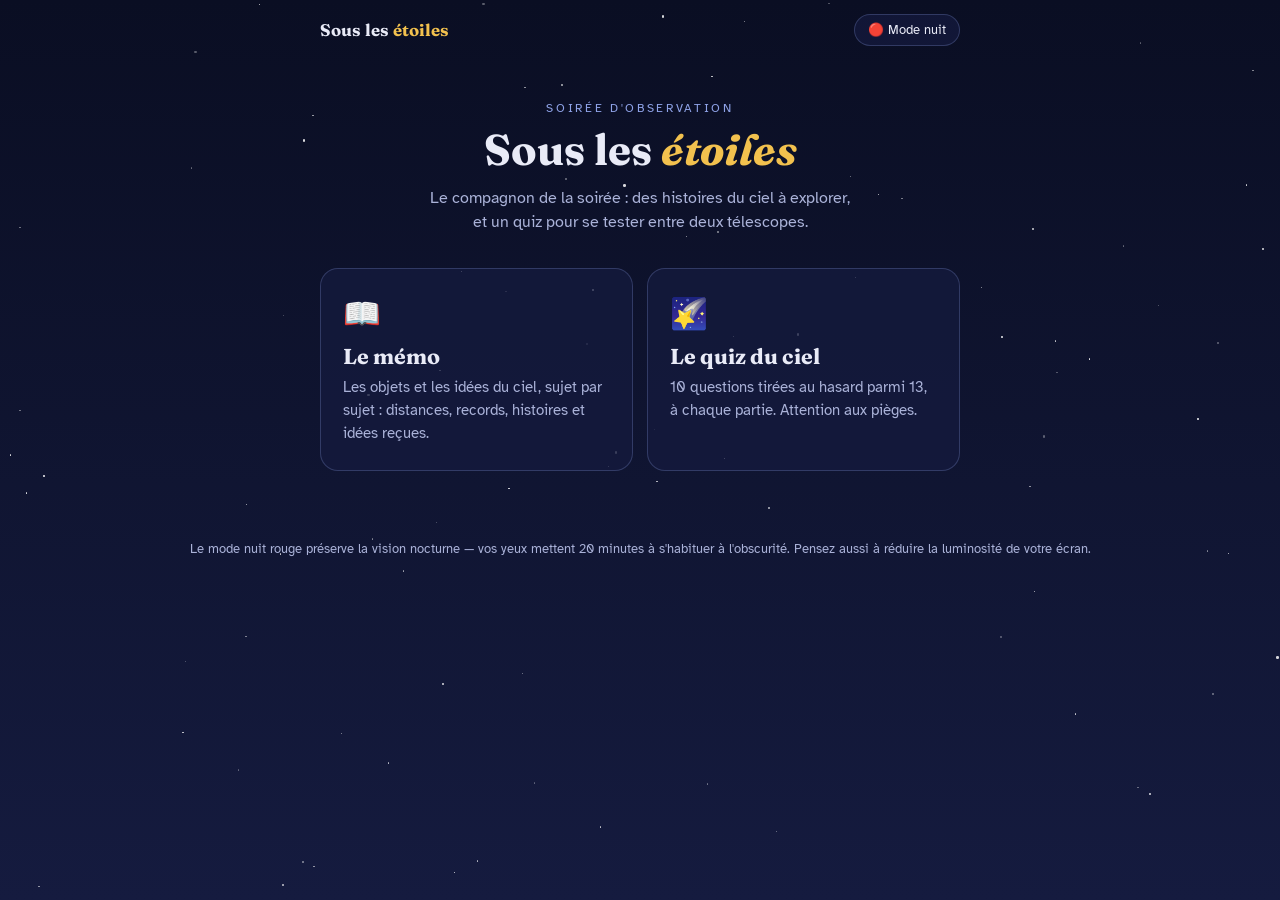
==== commit cdcd8525: "Update index.html" ====
--- a/index.html
+++ b/index.html
@@ -21,7 +21,7 @@
 
 <main id="app"></main>
 
-<footer>Le mode nuit rouge préserve la vision nocturne — vos yeux mettent 20 minutes à s'habituer à l'obscurité.</footer>
+<footer>Le mode nuit rouge préserve la vision nocturne — vos yeux mettent 20 minutes à s'habituer à l'obscurité. Pensez aussi à réduire la luminosité de votre écran.</footer>
 
 <!-- Contenu du mémo -->
 <script src="sujets.js"></script>
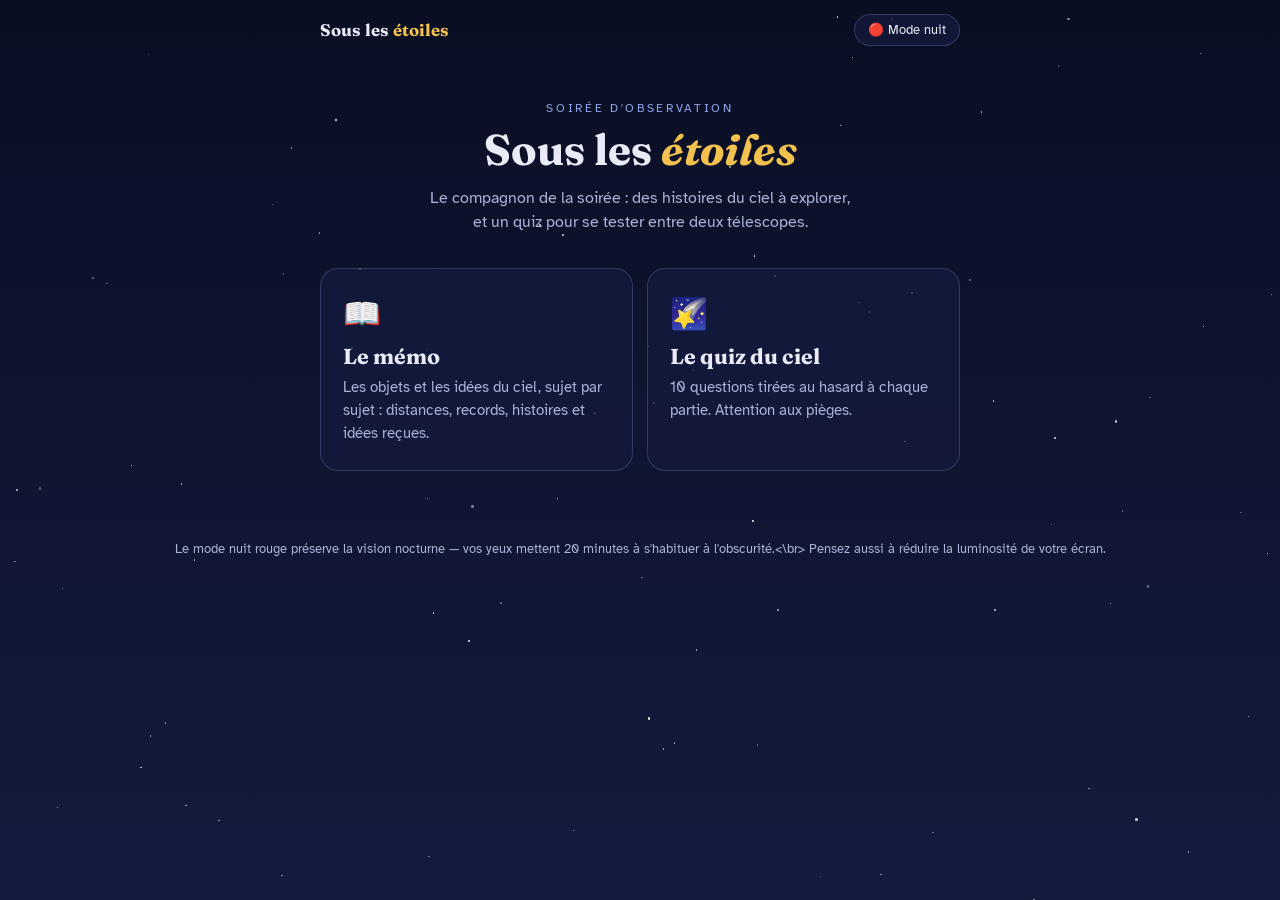
==== commit 10e157fd: "Update index.html" ====
--- a/index.html
+++ b/index.html
@@ -21,7 +21,7 @@
 
 <main id="app"></main>
 
-<footer>Le mode nuit rouge préserve la vision nocturne — vos yeux mettent 20 minutes à s'habituer à l'obscurité. Pensez aussi à réduire la luminosité de votre écran.</footer>
+<footer>Le mode nuit rouge préserve la vision nocturne — vos yeux mettent 20 minutes à s'habituer à l'obscurité.<\br> Pensez aussi à réduire la luminosité de votre écran.</footer>
 
 <!-- Contenu du mémo -->
 <script src="sujets.js"></script>
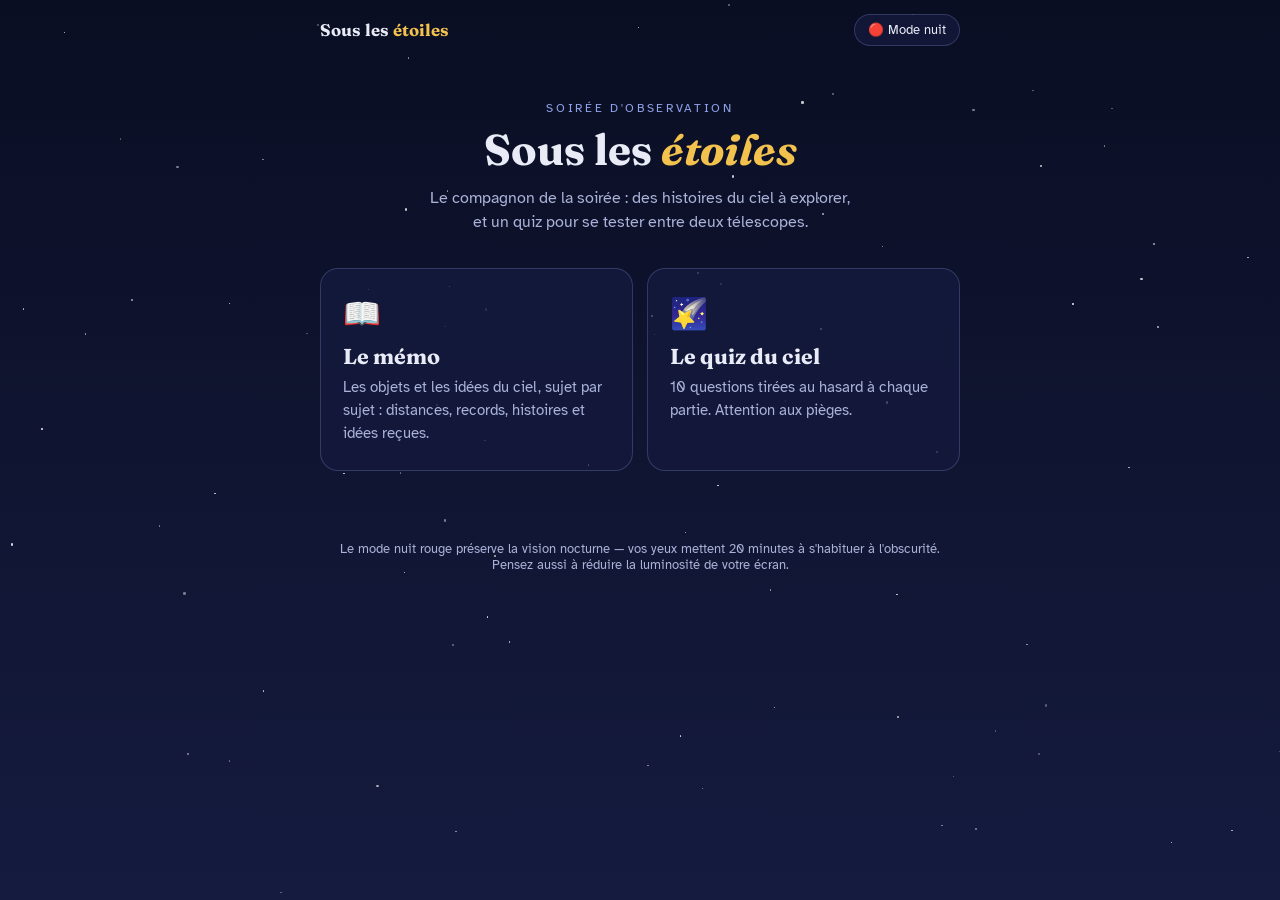
==== commit 8ff5fa06: "Update index.html" ====
--- a/index.html
+++ b/index.html
@@ -21,7 +21,7 @@
 
 <main id="app"></main>
 
-<footer>Le mode nuit rouge préserve la vision nocturne — vos yeux mettent 20 minutes à s'habituer à l'obscurité.<\br> Pensez aussi à réduire la luminosité de votre écran.</footer>
+<footer>Le mode nuit rouge préserve la vision nocturne — vos yeux mettent 20 minutes à s'habituer à l'obscurité.<br> Pensez aussi à réduire la luminosité de votre écran.</footer>
 
 <!-- Contenu du mémo -->
 <script src="sujets.js"></script>
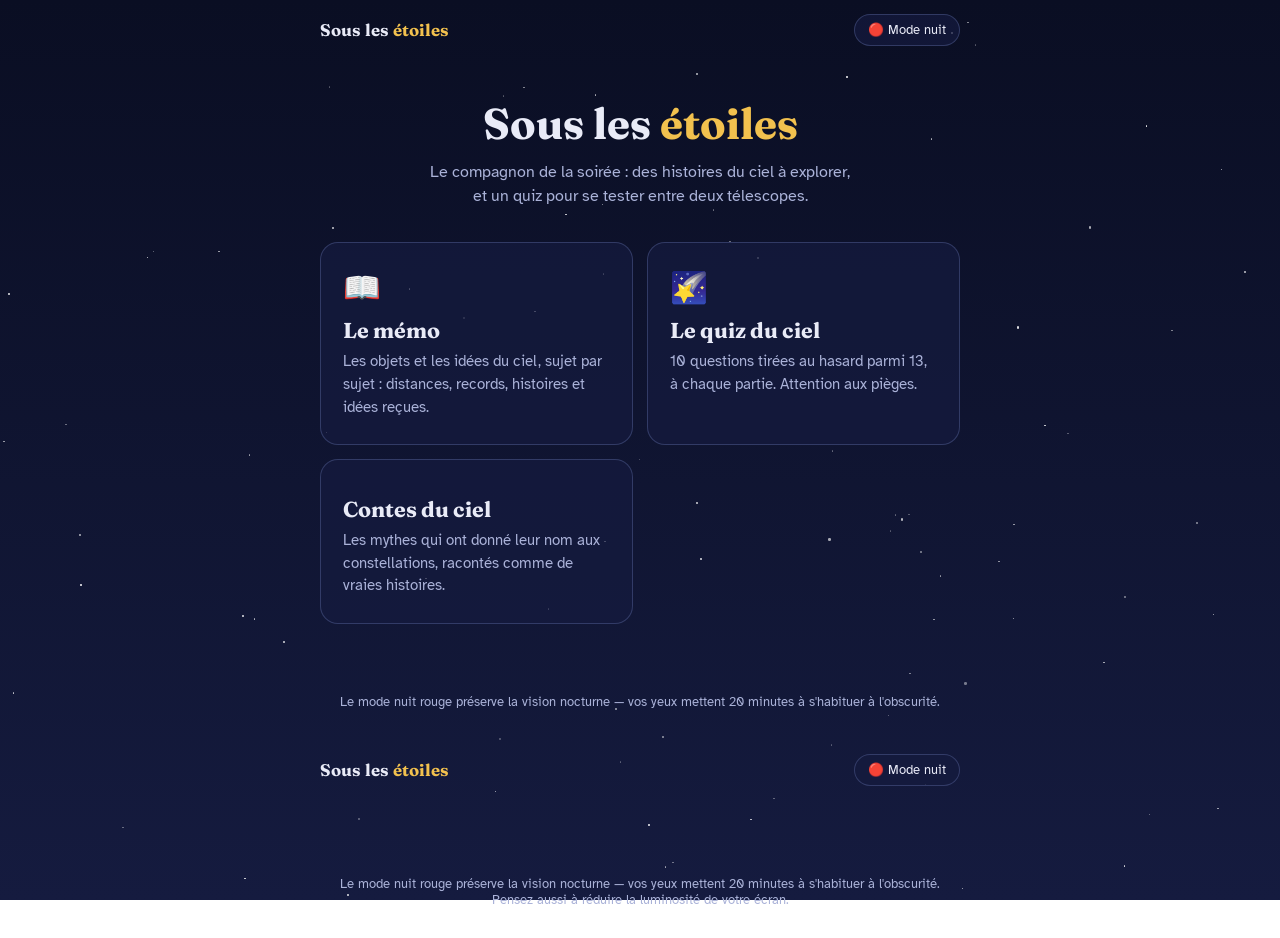
==== commit 92b83ef5: "Update index.html" ====
--- a/index.html
+++ b/index.html
@@ -1,4 +1,38 @@
 <!DOCTYPE html>
+<html lang="fr">
+<head>
+<meta charset="UTF-8">
+<meta name="viewport" content="width=device-width, initial-scale=1.0">
+<title>Sous les étoiles — Mémo & Quiz</title>
+<link rel="preconnect" href="https://fonts.googleapis.com">
+<link rel="preconnect" href="https://fonts.gstatic.com" crossorigin>
+<link href="https://fonts.googleapis.com/css2?family=Fraunces:ital,opsz,wght@0,9..144,400;0,9..144,600;0,9..144,700;1,9..144,400&family=Atkinson+Hyperlegible:wght@400;700&display=swap" rel="stylesheet">
+<link rel="stylesheet" href="style.css">
+</head>
+<body>
+
+<div id="filtreRouge" aria-hidden="true"></div>
+<div class="etoiles" id="etoiles" aria-hidden="true"></div>
+
+<div class="barre">
+  <a class="marque" href="#/">Sous les <span class="or">étoiles</span></a>
+  <button class="bouton-rouge" id="boutonRouge" aria-pressed="false">🔴 Mode nuit</button>
+</div>
+
+<main id="app"></main>
+
+<footer>Le mode nuit rouge préserve la vision nocturne — vos yeux mettent 20 minutes à s'habituer à l'obscurité.</footer>
+
+<!-- Contenu du mémo -->
+<script src="sujets.js"></script>
+<!-- Réserve de questions du quiz -->
+<script src="questions.js"></script>
+<!-- Récits des Contes du ciel -->
+<script src="contes.js"></script>
+<!-- Moteur de l'application (doit être chargé en dernier) -->
+<script src="app.js"></script>
+</body>
+</html><!DOCTYPE html>
 <html lang="fr">
 <head>
 <meta charset="UTF-8">
--- a/style.css
+++ b/style.css
@@ -96,7 +96,7 @@
     font-family: 'Fraunces', serif; font-weight: 700;
     font-size: clamp(1.9rem, 7vw, 2.7rem); line-height: 1.12;
   }
-  h1 .or { color: var(--or); font-style: italic; }
+  h1 .or { color: var(--or); }
   .sous-titre { color: var(--encre-douce); margin-top: 12px; font-size: 1rem; line-height: 1.5; }
 
   /* ---------- cartes génériques ---------- */
@@ -161,6 +161,17 @@
     border-bottom: 1px dotted var(--vega);
   }
   article a:hover { color: var(--or); border-color: var(--or); }
+  article figure.illustration {
+    margin: 18px 0; padding: 0;
+  }
+  article figure.illustration img {
+    display: block; width: 100%; height: auto;
+    border-radius: 14px; border: 1px solid var(--bord);
+  }
+  article figure.illustration figcaption {
+    margin-top: 8px; font-size: 0.85rem; font-style: italic;
+    color: var(--encre-douce); text-align: center;
+  }
   .chiffre-cle {
     border-left: 3px solid var(--or); border-radius: 0 12px 12px 0;
     background: rgba(242,193,78,0.07);
--- a/style.css
+++ b/style.css
@@ -96,7 +96,7 @@
     font-family: 'Fraunces', serif; font-weight: 700;
     font-size: clamp(1.9rem, 7vw, 2.7rem); line-height: 1.12;
   }
-  h1 .or { color: var(--or); font-style: italic; }
+  h1 .or { color: var(--or); }
   .sous-titre { color: var(--encre-douce); margin-top: 12px; font-size: 1rem; line-height: 1.5; }
 
   /* ---------- cartes génériques ---------- */
@@ -161,6 +161,17 @@
     border-bottom: 1px dotted var(--vega);
   }
   article a:hover { color: var(--or); border-color: var(--or); }
+  article figure.illustration {
+    margin: 18px 0; padding: 0;
+  }
+  article figure.illustration img {
+    display: block; width: 100%; height: auto;
+    border-radius: 14px; border: 1px solid var(--bord);
+  }
+  article figure.illustration figcaption {
+    margin-top: 8px; font-size: 0.85rem; font-style: italic;
+    color: var(--encre-douce); text-align: center;
+  }
   .chiffre-cle {
     border-left: 3px solid var(--or); border-radius: 0 12px 12px 0;
     background: rgba(242,193,78,0.07);
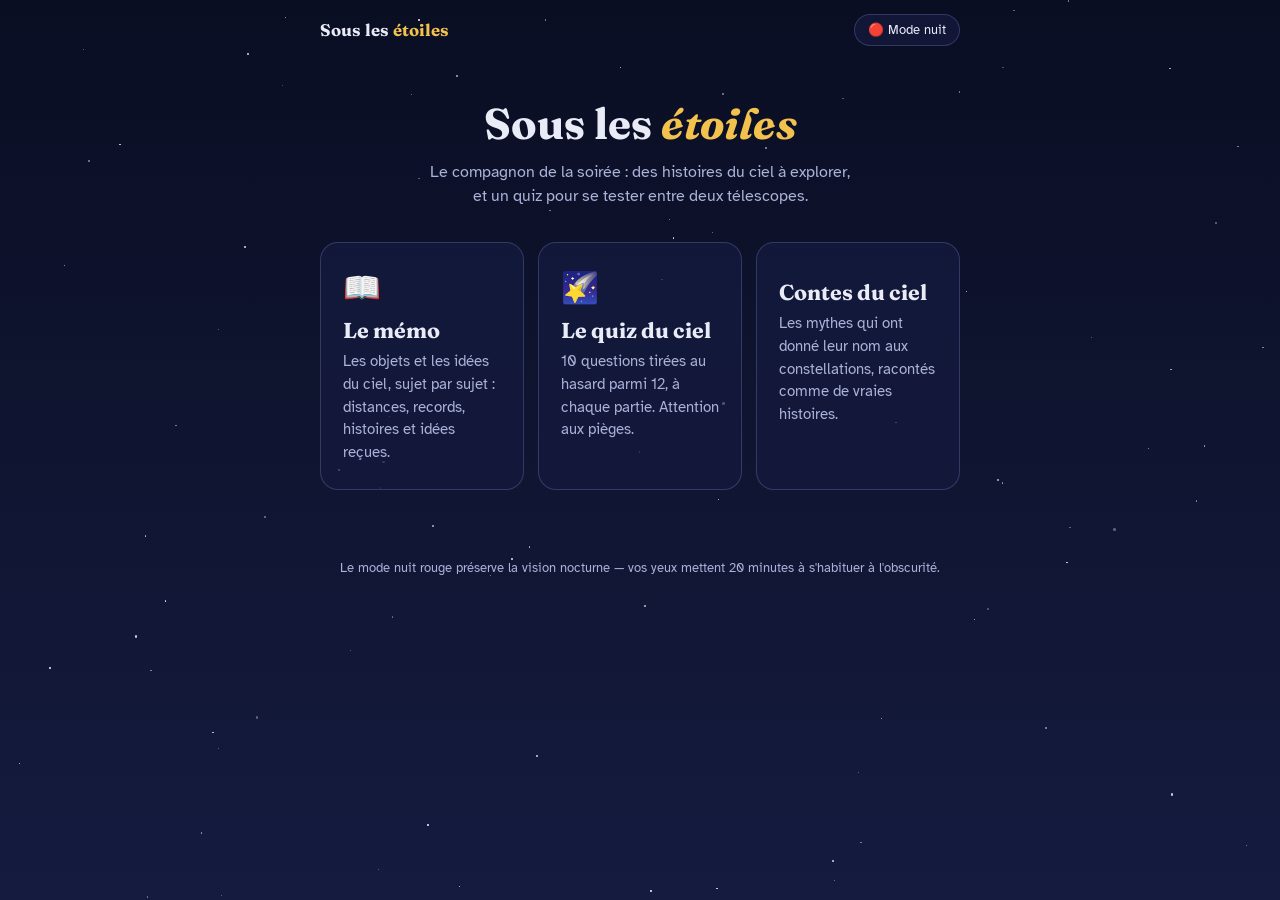
==== commit ca8d31cf: "Add files via upload" ====
--- a/index.html
+++ b/index.html
@@ -32,36 +32,4 @@
 <!-- Moteur de l'application (doit être chargé en dernier) -->
 <script src="app.js"></script>
 </body>
-</html><!DOCTYPE html>
-<html lang="fr">
-<head>
-<meta charset="UTF-8">
-<meta name="viewport" content="width=device-width, initial-scale=1.0">
-<title>Sous les étoiles — Mémo & Quiz</title>
-<link rel="preconnect" href="https://fonts.googleapis.com">
-<link rel="preconnect" href="https://fonts.gstatic.com" crossorigin>
-<link href="https://fonts.googleapis.com/css2?family=Fraunces:ital,opsz,wght@0,9..144,400;0,9..144,600;0,9..144,700;1,9..144,400&family=Atkinson+Hyperlegible:wght@400;700&display=swap" rel="stylesheet">
-<link rel="stylesheet" href="style.css">
-</head>
-<body>
-
-<div id="filtreRouge" aria-hidden="true"></div>
-<div class="etoiles" id="etoiles" aria-hidden="true"></div>
-
-<div class="barre">
-  <a class="marque" href="#/">Sous les <span class="or">étoiles</span></a>
-  <button class="bouton-rouge" id="boutonRouge" aria-pressed="false">🔴 Mode nuit</button>
-</div>
-
-<main id="app"></main>
-
-<footer>Le mode nuit rouge préserve la vision nocturne — vos yeux mettent 20 minutes à s'habituer à l'obscurité.<br> Pensez aussi à réduire la luminosité de votre écran.</footer>
-
-<!-- Contenu du mémo -->
-<script src="sujets.js"></script>
-<!-- Réserve de questions du quiz -->
-<script src="questions.js"></script>
-<!-- Moteur de l'application (doit être chargé en dernier) -->
-<script src="app.js"></script>
-</body>
 </html>
--- a/style.css
+++ b/style.css
@@ -96,7 +96,7 @@
     font-family: 'Fraunces', serif; font-weight: 700;
     font-size: clamp(1.9rem, 7vw, 2.7rem); line-height: 1.12;
   }
-  h1 .or { color: var(--or); }
+  h1 .or { color: var(--or); font-style: italic; }
   .sous-titre { color: var(--encre-douce); margin-top: 12px; font-size: 1rem; line-height: 1.5; }
 
   /* ---------- cartes génériques ---------- */
@@ -109,7 +109,7 @@
 
   /* ---------- accueil ---------- */
   .portes { display: grid; gap: 14px; margin-top: 8px; }
-  @media (min-width: 560px) { .portes { grid-template-columns: 1fr 1fr; } }
+  @media (min-width: 700px) { .portes { grid-template-columns: 1fr 1fr 1fr; } }
   .porte {
     display: block; text-decoration: none; color: var(--encre);
     background: var(--carte); border: 1px solid var(--bord);
@@ -182,6 +182,13 @@
     font-size: 0.94rem; color: var(--encre-douce);
   }
   .voir-aussi a { margin-right: 4px; }
+  article .wiki-lien {
+    margin-top: 20px; font-size: 0.9rem;
+  }
+  article .wiki-lien a {
+    color: var(--encre-douce); border-bottom: 1px dotted var(--bord);
+  }
+  article .wiki-lien a:hover { color: var(--or); border-color: var(--or); }
 
   /* ---------- quiz ---------- */
   .chip {
